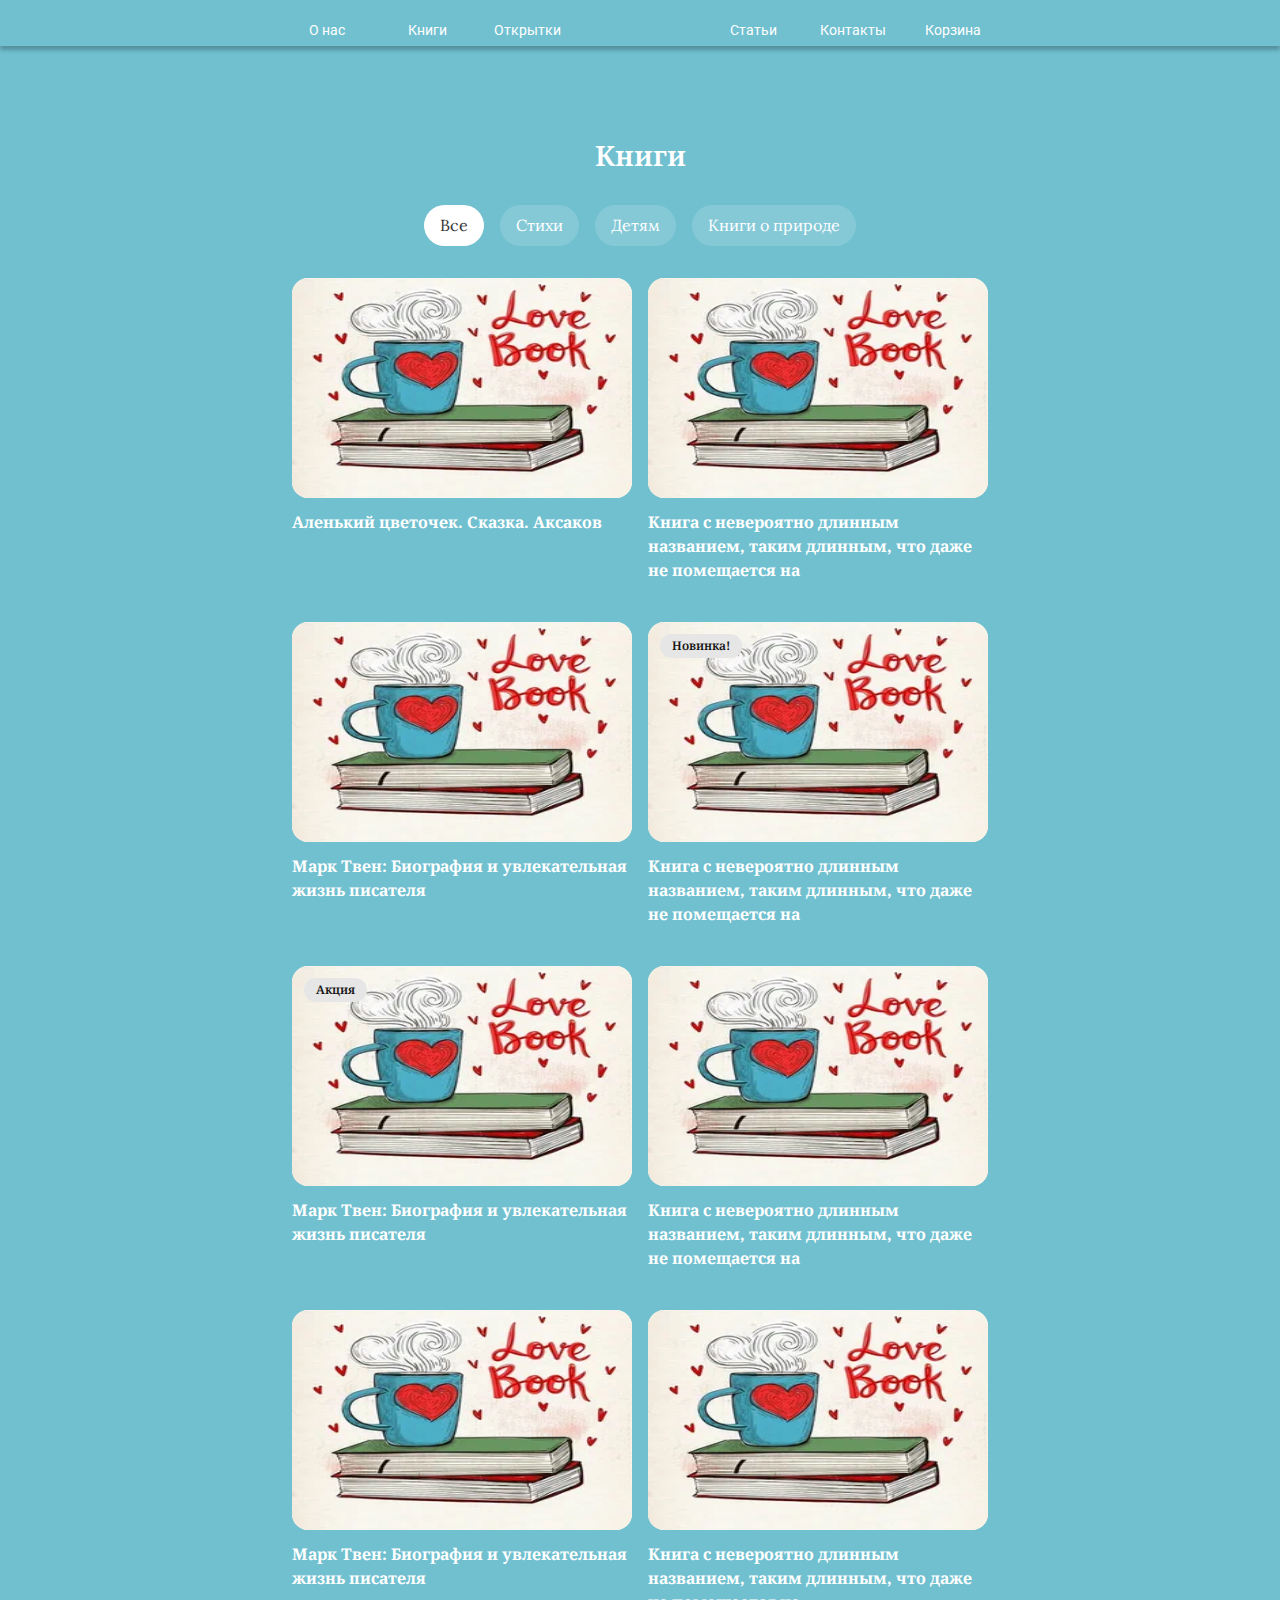
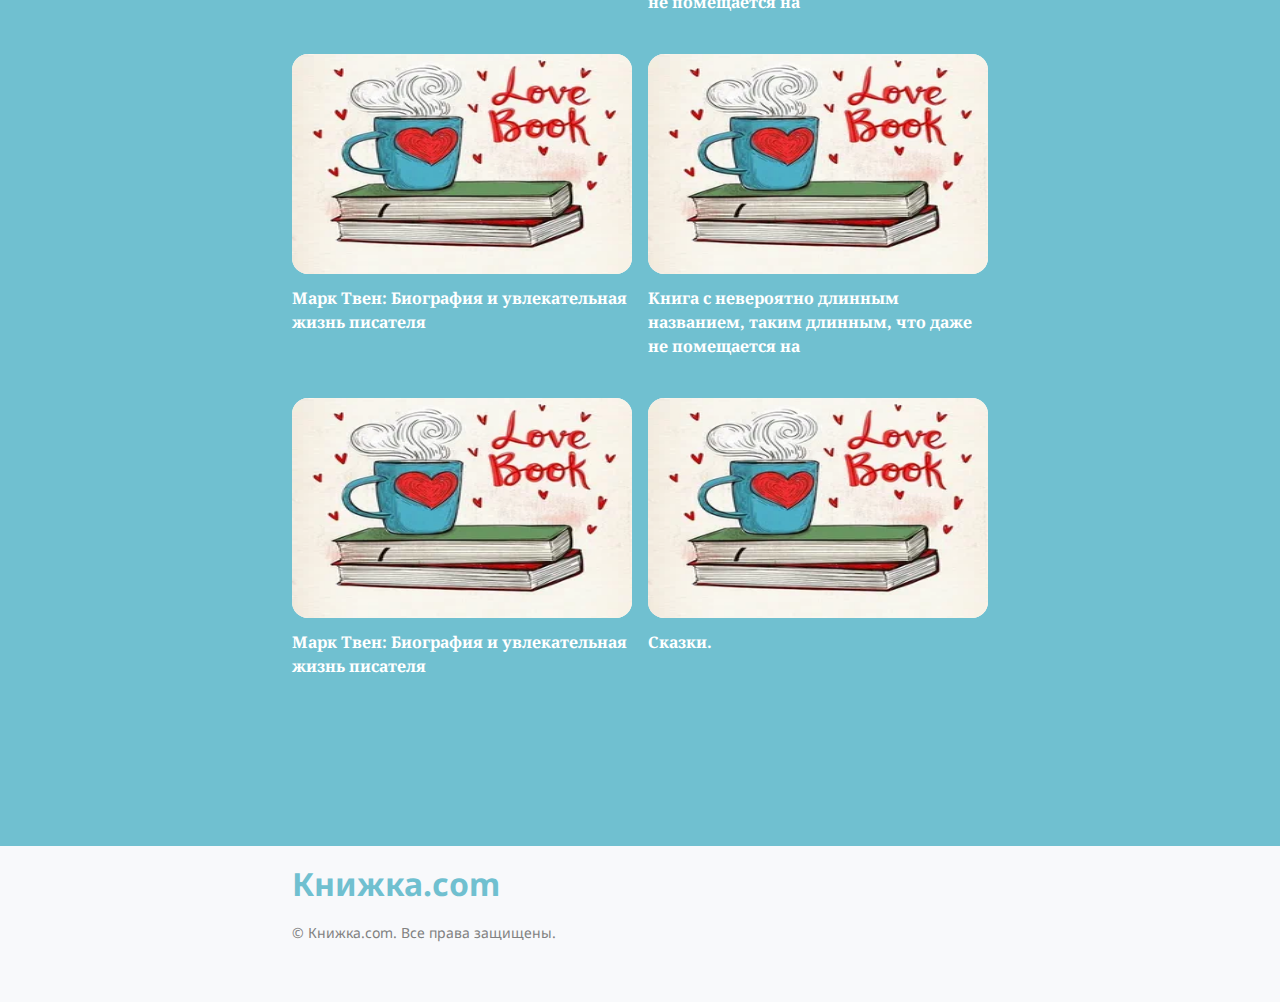
==== index.html @ e6ea22bf "first commit" ====
<!DOCTYPE html>
<html lang="en">

<head>
  <meta charset="UTF-8">
  <meta name="viewport" content="width=device-width, initial-scale=1.0">
  <title>Книжка.com</title>
  <link rel="stylesheet" href="css/swiper-bundle.min.css">
  <link rel="stylesheet" href="css/style.min.css">
</head>

<body>
  <div class="wrapper">
    <header class="header">



      <div class="header-center">

      </div>
      <div class="header__center">
        <div class="header__center-conteiner">
          <div class="header__center-nav">
            <ul class="nav-list">
              <li class="nav-list__item"><a href="about.html" class="nav-list__link">О нас</a></li>
              <li class="nav-list__item"><a href="index.html" class="nav-list__link">Книги</a></li>
              <li class="nav-list__item"><a href="postcards.html" class="nav-list__link">Открытки</a></li>
            </ul>
          </div>
          <div class="header__center-nav">
            <ul class="nav-list">
              <li class="nav-list__item"><a href="articles.html" class="nav-list__link">Статьи</a></li>
              <li class="nav-list__item"><a href="contacts.html" class="nav-list__link">Контакты</a></li>
              <li class="nav-list__item"><a href="cart.html" class="nav-list__link">Корзина</a></li>


            </ul>
          </div>
        </div>
      </div>
      <div class="container">
        <div class="header__mob mobile">
          <div class="header__logo">
            <img src="images/mobile/logo.png" alt="">
            <span>Книжка.com</span>
          </div>
          <div class="menu__btn">
            <span></span>
            <span></span>
            <span></span>
            <div class="clse-menu">
              <svg xmlns="http://www.w3.org/2000/svg" width="24" height="24" viewBox="0 0 24 24" fill="none">
                <path
                  d="M6.4 19L5 17.6L10.6 12L5 6.4L6.4 5L12 10.6L17.6 5L19 6.4L13.4 12L19 17.6L17.6 19L12 13.4L6.4 19Z"
                  fill="black" />
              </svg>
            </div>
          </div>
          <div class="menu__list">
            <div class="menu__list-inner">
              <img src="images/top-img.png" alt="" class="menu__img">
              <ul class="nav__list">
                <li class="nav__list-item"><a href="about.html" class="nav__link">О нас</a></li>
                <li class="nav__list-item"><a href="index.html" class="nav__link">Книги</a></li>
                <li class="nav__list-item"><a href="postcards.html" class="nav__link">Открытки</a></li>
                <li class="nav__list-item"><a href="articles.html" class="nav__link">Статьи </a></li>
                <li class="nav__list-item"><a href="contacts.html" class="nav__link">Контакты</a></li>
                <li class="nav__list-item"><a href="cart.html" class="nav__link">Корзина</a></li>

              </ul>
              <div class="header__mob-bottom">
                <div class="header__mob-title">Книжка.com</div>
                <div class="header__socials socials">
                </div>
              </div>
            </div>
          </div>
        </div>
      </div>
    </header>
    <main class="main">
      <section class="books">
        <div class="container-content">
          <h4 class="books__title title first">Книги</h4>
          <p class="books__subtitle subtitle">

          </p>

        </div>
        <div class="container">
          <div class="books__tabs tabs-block">
            <div class="tabs__buttons">
              <button class="tab-btn active" data-tab="#tab-1">Все</button>
              <button class="tab-btn" data-tab="#tab-2">Стихи</button>
              <button class="tab-btn" data-tab="#tab-3">Детям</button>
              <!-- <button class="tab-btn" data-tab="#tab-4"></button> -->
              <button class="tab-btn" data-tab="#tab-4">Книги о природе</button>
            </div>
            <div class="tabs__body">
              <div class="tab__item active" id="tab-1">
                <div class="article__box">
                  <a href="books-item.html" class="article">
                    <div class="article__img">
                      <img src="images/content/i.webp" alt="">
                    </div>
                    <h6 class="article__title">
                      Аленький цветочек. Сказка.
                      Аксаков
                    </h6>
                  </a>
                  <a href="books-item.html" class="article">
                    <div class="article__img">
                      <img src="images/content/i.webp" alt="">
                    </div>
                    <h6 class="article__title">
                      Книга с невероятно длинным названием, таким длинным, что даже не помещается на
                    </h6>

                  </a>

                  <a href="books-item.html" class="article">
                    <div class="article__img">
                      <img src="images/content/i.webp" alt="">
                    </div>
                    <h6 class="article__title">
                      Марк Твен: Биография и увлекательная жизнь писателя
                    </h6>
                  </a>
                  <a href="books-item.html" class="article">
                    <div class="article__img">
                      <img src="images/content/i.webp" alt="">
                    </div>
                    <h6 class="article__title">
                      Книга с невероятно длинным названием, таким длинным, что даже не помещается на
                    </h6>
                    <div class="article__label"><span>Новинка!</span></div>
                  </a>
                  <a href="books-item.html" class="article mob-none">
                    <div class="article__img">
                      <img src="images/content/i.webp" alt="">
                    </div>
                    <h6 class="article__title">
                      Марк Твен: Биография и увлекательная жизнь писателя
                    </h6>
                    <div class="article__label"><span>Акция</span></div>
                  </a>
                  <a href="books-item.html" class="article mob-none">
                    <div class="article__img">
                      <img src="images/content/i.webp" alt="">
                    </div>
                    <h6 class="article__title">
                      Книга с невероятно длинным названием, таким длинным, что даже не помещается на
                    </h6>
                  </a>
                  <a href="books-item.html" class="article mob-none">
                    <div class="article__img">
                      <img src="images/content/i.webp" alt="">
                    </div>
                    <h6 class="article__title">
                      Марк Твен: Биография и увлекательная жизнь писателя
                    </h6>

                  </a>
                  <a href="books-item.html" class="article mob-none">
                    <div class="article__img">
                      <img src="images/content/i.webp" alt="">
                    </div>
                    <h6 class="article__title">
                      Книга с невероятно длинным названием, таким длинным, что даже не помещается на
                    </h6>

                  </a>
                  <a href="books-item.html" class="article mob-none">
                    <div class="article__img">
                      <img src="images/content/i.webp" alt="">
                    </div>
                    <h6 class="article__title">
                      Марк Твен: Биография и увлекательная жизнь писателя
                    </h6>
                  </a>
                  <a href="books-item.html" class="article mob-none">
                    <div class="article__img">
                      <img src="images/content/i.webp" alt="">
                    </div>
                    <h6 class="article__title">
                      Книга с невероятно длинным названием, таким длинным, что даже не помещается на
                    </h6>
                  </a>
                  <a href="books-item.html" class="article mob-none">
                    <div class="article__img">
                      <img src="images/content/i.webp" alt="">
                    </div>
                    <h6 class="article__title">
                      Марк Твен: Биография и увлекательная жизнь писателя
                    </h6>

                  </a>
                  <a href="books-item.html" class="article mob-none">
                    <div class="article__img">
                      <img src="images/content/i.webp" alt="">
                    </div>
                    <h6 class="article__title">
                      Сказки.
                    </h6>
                  </a>
                </div>

              </div>
              <div class="tab__item" id="tab-3">
                <div class="article__box">
                  <a href="books-item.html" class="article">
                    <div class="article__img">
                      <img
                        src="images/content/53a0c1e56f7433533fc2931ed416deae--illustration-book-book-illustrations.jpg"
                        alt="">
                    </div>
                    <h6 class="article__title">
                      Аленький цветочек. Сказка.
                      Аксаков
                    </h6>
                  </a>
                  <a href="books-item.html" class="article">
                    <div class="article__img">
                      <img
                        src="images/content/53a0c1e56f7433533fc2931ed416deae--illustration-book-book-illustrations.jpg"
                        alt="">
                    </div>
                    <h6 class="article__title">
                      Книга с невероятно длинным названием, таким длинным, что даже не помещается на
                    </h6>

                  </a>

                  <a href="books-item.html" class="article">
                    <div class="article__img">
                      <img
                        src="images/content/53a0c1e56f7433533fc2931ed416deae--illustration-book-book-illustrations.jpg"
                        alt="">
                    </div>
                    <h6 class="article__title">
                      Марк Твен: Биография и увлекательная жизнь писателя
                    </h6>
                  </a>
                  <a href="books-item.html" class="article">
                    <div class="article__img">
                      <img
                        src="images/content/53a0c1e56f7433533fc2931ed416deae--illustration-book-book-illustrations.jpg"
                        alt="">
                    </div>
                    <h6 class="article__title">
                      Книга с невероятно длинным названием, таким длинным, что даже не помещается на
                    </h6>
                    <div class="article__label"><span>Новинка!</span></div>
                  </a>
                  <a href="books-item.html" class="article mob-none">
                    <div class="article__img">
                      <img
                        src="images/content/53a0c1e56f7433533fc2931ed416deae--illustration-book-book-illustrations.jpg"
                        alt="">
                    </div>
                    <h6 class="article__title">
                      Марк Твен: Биография и увлекательная жизнь писателя
                    </h6>
                    <div class="article__label"><span>Акция</span></div>
                  </a>
                  <a href="books-item.html" class="article mob-none">
                    <div class="article__img">
                      <img
                        src="images/content/53a0c1e56f7433533fc2931ed416deae--illustration-book-book-illustrations.jpg"
                        alt="">
                    </div>
                    <h6 class="article__title">
                      Книга с невероятно длинным названием, таким длинным, что даже не помещается на
                    </h6>
                  </a>
                  <a href="books-item.html" class="article mob-none">
                    <div class="article__img">
                      <img
                        src="images/content/53a0c1e56f7433533fc2931ed416deae--illustration-book-book-illustrations.jpg"
                        alt="">
                    </div>
                    <h6 class="article__title">
                      Марк Твен: Биография и увлекательная жизнь писателя
                    </h6>

                  </a>
                  <a href="books-item.html" class="article mob-none">
                    <div class="article__img">
                      <img
                        src="images/content/53a0c1e56f7433533fc2931ed416deae--illustration-book-book-illustrations.jpg"
                        alt="">
                    </div>
                    <h6 class="article__title">
                      Книга с невероятно длинным названием, таким длинным, что даже не помещается на
                    </h6>

                  </a>
                  <a href="books-item.html" class="article mob-none">
                    <div class="article__img">
                      <img
                        src="images/content/53a0c1e56f7433533fc2931ed416deae--illustration-book-book-illustrations.jpg"
                        alt="">
                    </div>
                    <h6 class="article__title">
                      Марк Твен: Биография и увлекательная жизнь писателя
                    </h6>
                  </a>
                  <a href="books-item.html" class="article mob-none">
                    <div class="article__img">
                      <img
                        src="images/content/53a0c1e56f7433533fc2931ed416deae--illustration-book-book-illustrations.jpg"
                        alt="">
                    </div>
                    <h6 class="article__title">
                      Книга с невероятно длинным названием, таким длинным, что даже не помещается на
                    </h6>
                  </a>
                  <a href="books-item.html" class="article mob-none">
                    <div class="article__img">
                      <img
                        src="images/content/53a0c1e56f7433533fc2931ed416deae--illustration-book-book-illustrations.jpg"
                        alt="">
                    </div>
                    <h6 class="article__title">
                      Марк Твен: Биография и увлекательная жизнь писателя
                    </h6>

                  </a>
                  <a href="books-item.html" class="article mob-none">
                    <div class="article__img">
                      <img
                        src="images/content/53a0c1e56f7433533fc2931ed416deae--illustration-book-book-illustrations.jpg"
                        alt="">
                    </div>
                    <h6 class="article__title">
                      Сказки.
                    </h6>
                  </a>
                </div>

              </div>
              <div class="tab__item" id="tab-2">
                <div class="article__box">
                  <a href="books-item.html" class="article">
                    <div class="article__img">
                      <img src="images/content/ai.jpg" alt="">
                    </div>
                    <h6 class="article__title">
                      Аленький цветочек. Сказка.
                      Аксаков
                    </h6>
                  </a>
                  <a href="books-item.html" class="article">
                    <div class="article__img">
                      <img src="images/content/ai.jpg" alt="">
                    </div>
                    <h6 class="article__title">
                      Книга с невероятно длинным названием, таким длинным, что даже не помещается на
                    </h6>

                  </a>

                  <a href="books-item.html" class="article">
                    <div class="article__img">
                      <img src="images/content/ai.jpg" alt="">
                    </div>
                    <h6 class="article__title">
                      Марк Твен: Биография и увлекательная жизнь писателя
                    </h6>
                  </a>
                  <a href="books-item.html" class="article">
                    <div class="article__img">
                      <img src="images/content/ai.jpg" alt="">
                    </div>
                    <h6 class="article__title">
                      Книга с невероятно длинным названием, таким длинным, что даже не помещается на
                    </h6>
                    <div class="article__label"><span>Новинка!</span></div>
                  </a>
                  <a href="books-item.html" class="article mob-none">
                    <div class="article__img">
                      <img src="images/content/ai.jpg" alt="">
                    </div>
                    <h6 class="article__title">
                      Марк Твен: Биография и увлекательная жизнь писателя
                    </h6>
                    <div class="article__label"><span>Акция</span></div>
                  </a>
                  <a href="books-item.html" class="article mob-none">
                    <div class="article__img">
                      <img src="images/content/ai.jpg" alt="">
                    </div>
                    <h6 class="article__title">
                      Книга с невероятно длинным названием, таким длинным, что даже не помещается на
                    </h6>
                  </a>
                  <a href="books-item.html" class="article mob-none">
                    <div class="article__img">
                      <img src="images/content/ai.jpg" alt="">
                    </div>
                    <h6 class="article__title">
                      Марк Твен: Биография и увлекательная жизнь писателя
                    </h6>

                  </a>
                  <a href="books-item.html" class="article mob-none">
                    <div class="article__img">
                      <img src="images/content/ai.jpg" alt="">
                    </div>
                    <h6 class="article__title">
                      Книга с невероятно длинным названием, таким длинным, что даже не помещается на
                    </h6>

                  </a>
                  <a href="books-item.html" class="article mob-none">
                    <div class="article__img">
                      <img src="images/content/ai.jpg" alt="">
                    </div>
                    <h6 class="article__title">
                      Марк Твен: Биография и увлекательная жизнь писателя
                    </h6>
                  </a>
                  <a href="books-item.html" class="article mob-none">
                    <div class="article__img">
                      <img src="images/content/ai.jpg" alt="">
                    </div>
                    <h6 class="article__title">
                      Книга с невероятно длинным названием, таким длинным, что даже не помещается на
                    </h6>
                  </a>
                  <a href="books-item.html" class="article mob-none">
                    <div class="article__img">
                      <img src="images/content/ai.jpg" alt="">
                    </div>
                    <h6 class="article__title">
                      Марк Твен: Биография и увлекательная жизнь писателя
                    </h6>

                  </a>
                  <a href="" class="article mob-none">
                    <div class="article__img">
                      <img src="images/content/ai.jpg" alt="">
                    </div>
                    <h6 class="article__title">
                      Сказки.
                    </h6>
                  </a>
                </div>

              </div>
              <div class="tab__item" id="tab-4">
                <div class="article__box">
                  <a href="books-item.html" class="article">
                    <div class="article__img">
                      <img src="images/content/new.webp" alt="">
                    </div>
                    <h6 class="article__title">
                      Аленький цветочек. Сказка.
                      Аксаков
                    </h6>
                  </a>
                  <a href="books-item.html" class="article">
                    <div class="article__img">
                      <img src="images/content/new.webp" alt="">
                    </div>
                    <h6 class="article__title">
                      Книга с невероятно длинным названием, таким длинным, что даже не помещается на
                    </h6>

                  </a>

                  <a href="books-item.html" class="article">
                    <div class="article__img">
                      <img src="images/content/new.webp" alt="">
                    </div>
                    <h6 class="article__title">
                      Марк Твен: Биография и увлекательная жизнь писателя
                    </h6>
                  </a>
                  <a href="books-item.html" class="article">
                    <div class="article__img">
                      <img src="images/content/new.webp" alt="">
                    </div>
                    <h6 class="article__title">
                      Книга с невероятно длинным названием, таким длинным, что даже не помещается на
                    </h6>
                    <div class="article__label"><span>Новинка!</span></div>
                  </a>
                  <a href="books-item.html" class="article mob-none">
                    <div class="article__img">
                      <img src="images/content/new.webp" alt="">
                    </div>
                    <h6 class="article__title">
                      Марк Твен: Биография и увлекательная жизнь писателя
                    </h6>
                    <div class="article__label"><span>Акция</span></div>
                  </a>
                  <a href="books-item.html" class="article mob-none">
                    <div class="article__img">
                      <img src="images/content/new.webp" alt="">
                    </div>
                    <h6 class="article__title">
                      Книга с невероятно длинным названием, таким длинным, что даже не помещается на
                    </h6>
                  </a>
                  <a href="books-item.html" class="article mob-none">
                    <div class="article__img">
                      <img src="images/content/new.webp" alt="">
                    </div>
                    <h6 class="article__title">
                      Марк Твен: Биография и увлекательная жизнь писателя
                    </h6>

                  </a>
                  <a href="books-item.html" class="article mob-none">
                    <div class="article__img">
                      <img src="images/content/new.webp" alt="">
                    </div>
                    <h6 class="article__title">
                      Книга с невероятно длинным названием, таким длинным, что даже не помещается на
                    </h6>

                  </a>
                  <a href="books-item.html" class="article mob-none">
                    <div class="article__img">
                      <img src="images/content/new.webp" alt="">
                    </div>
                    <h6 class="article__title">
                      Марк Твен: Биография и увлекательная жизнь писателя
                    </h6>
                  </a>
                  <a href="books-item.html" class="article mob-none">
                    <div class="article__img">
                      <img src="images/content/new.webp" alt="">
                    </div>
                    <h6 class="article__title">
                      Книга с невероятно длинным названием, таким длинным, что даже не помещается на
                    </h6>
                  </a>
                  <a href="books-item.html" class="article mob-none">
                    <div class="article__img">
                      <img src="images/content/new.webp" alt="">
                    </div>
                    <h6 class="article__title">
                      Марк Твен: Биография и увлекательная жизнь писателя
                    </h6>

                  </a>
                  <a href="books-item.html" class="article mob-none">
                    <div class="article__img">
                      <img src="images/content/new.webp" alt="">
                    </div>
                    <h6 class="article__title">
                      Сказки.
                    </h6>
                  </a>
                </div>

              </div>

            </div>
          </div>
        </div>
      </section>
    </main>
    <footer class="footer">
      <div class="container">
        <div class="footer__inner">
          <div class="footer__title heading">Книжка.com</div>

          <p class="footer__copyright">&copy;&nbsp;Книжка.com. Все права защищены.</p>

        </div>
      </div>
    </footer>
  </div>
  <script src="js/swiper-bundle.min.js"></script>
  <script src="js/main.min.js"></script>
</body>

</html>
---- css/style.min.css ----
@import"https://fonts.googleapis.com/css2?family=Inter:wght@500;600;700&family=Lora:ital,wght@0,400;0,500;0,700;1,500&family=Noto+Sans+Display:wght@600&family=Noto+Sans:wght@400;500;600;700&family=Noto+Serif:wght@400;500;600&family=Roboto:wght@400;500&display=swap";

html {
  -webkit-box-sizing: border-box;
  box-sizing: border-box
}

*,
*::after,
*::before {
  -webkit-box-sizing: inherit;
  box-sizing: inherit
}

ul[class],
ol[class] {
  padding: 0
}

body,
h1,
h2,
h3,
h4,
h5,
h6,
p,
ul,
ol,
li,
figure,
figcaption,
blockquote,
dl,
dd {
  margin: 0;
  font-size: inherit
}

ul[class] {
  list-style: none
}

img {
  max-width: 100%;
  display: block
}

input,
button,
textarea,
select {
  font: inherit
}

a {
  text-decoration: none
}

button {
  background-color: rgba(0, 0, 0, 0);
  border: none
}

html,
body {
  height: 100%
}

html *,
body * {
  -webkit-box-sizing: border-box;
  box-sizing: border-box
}

a {
  color: inherit
}

body {
  color: #333;
  font-family: Lora;
  font-size: 16px;
  font-style: normal;
  font-weight: 400;
  line-height: 150%;
  overflow-x: hidden;
  background-color: #70C0D0
}

button {
  cursor: pointer
}

.wrapper {
  display: -webkit-box;
  display: -ms-flexbox;
  display: flex;
  -webkit-box-orient: vertical;
  -webkit-box-direction: normal;
  -ms-flex-direction: column;
  flex-direction: column;
  min-height: 100%
}

.main {
  -webkit-box-flex: 1;
  -ms-flex: 1 0 auto;
  flex: 1 0 auto
}

.footer {
  -webkit-box-flex: 0;
  -ms-flex: 0 0 auto;
  flex: 0 0 auto
}

.container {
  max-width: 1680px;
  margin: 0 auto;
  padding: 0 16px
}

.container-content {
  max-width: 1270px;
  margin: 0 auto;
  padding: 0 15px;
  margin-bottom: 24px;
}

.container-fluid {
  max-width: 1145px;
  padding: 0 15px;
  margin: 0 auto
}

a {
  cursor: pointer
}

button {
  cursor: pointer
}



.header__top {
  position: relative;
  z-index: 10;
  padding-top: 20px
}

.header-center {
  margin: -68px auto 0 auto;
  width: 252px;
  height: 252px
}

.header-center img {
  width: 100%
}

.header-top__bird {
  width: 815px;
  margin-left: auto
}

.header-top__bird img {
  width: 100%
}

.header-top-second {
  position: absolute;
  right: 35%;
  top: 136px
}

.hero {
  width: 1440px;
  position: relative;
  margin: 265px auto 278px auto
}

.hero img {
  width: 100%
}

.hero__link {
  background-color: #fff;
  position: absolute;
  color: #053364;
  font-size: 18px;
  font-weight: 500;
  line-height: 120%;
  border-radius: 12px;
  border: 1px solid #70C0D0;
  padding: 12px 24px
}

.hero__link-1 {
  top: 16%;
  right: 21%
}

.hero__link-2 {
  top: 21%;
  left: 18%
}

.hero__link-3 {
  top: 31%;
  right: 9%
}

.hero__link-4 {
  top: 38%;
  left: 5%
}

.hero__link-5 {
  top: 57%;
  right: 2%
}

.hero__link-6 {
  top: 59%;
  left: 2%
}

.footer {
  background-color: #f8f9fb;
  padding: 16px 0 36px 0
}

.socials {
  display: -webkit-box;
  display: -ms-flexbox;
  display: flex;
  -webkit-box-align: center;
  -ms-flex-align: center;
  align-items: center;
  gap: 16px
}

.title {
  color: #fff;
  font-family: Noto Serif;
  text-align: center;
  font-size: 48px;
  font-weight: 600;
  line-height: 120%
}

.title.first {
  margin-top: 40px
}

.nav-list__link {
  color: #fff;
}

.subtitle {
  color: #fff;
  text-align: center;
  font-size: 18px;
  margin: 16px 0 64px 0
}

.block {
  background-color: #fff;
  border-radius: 16px;
  padding: 64px
}

.heading {
  font-family: Noto Sans;
  font-size: 32px;
  font-weight: 700;
  line-height: 140%;
  color: #70C0D0
}

.grey-btn {
  display: inline-block;
  width: 100%;
  border-radius: 16px;
  background: rgba(255, 255, 255, .15);
  padding: 31px;
  color: #fff;
  font-size: 18px;
  font-weight: 500;
  line-height: 120%;
  text-align: center
}

.mobile {
  display: none
}

.socials__link img {
  width: 48px;
  height: 48px
}

.footer__title {
  margin-bottom: 10px
}

.footer__nav {
  display: -webkit-box;
  display: -ms-flexbox;
  display: flex;
  -webkit-box-align: center;
  -ms-flex-align: center;
  align-items: center;
  gap: 0 11px
}

.footer__link {
  font-size: 18px;
  color: #70C0D0;
  font-weight: 700
}

.footer__copyright {
  font-family: Noto Sans;
  font-size: 14px;
  font-style: normal;
  font-weight: 400;
  color: #818181;
  margin: 14px 0 21px 0
}

.menu__list {
  display: block;
  position: absolute;
  z-index: 99;
  right: 0;
  left: 0;
  top: 0;
  min-height: 100vh;
  background-color: #fff;
  -webkit-transform: translateY(-100%);
  -ms-transform: translateY(-100%);
  transform: translateY(-100%);
  -webkit-transition: all .3s ease-in;
  -o-transition: all .3s ease-in;
  transition: all .3s ease-in
}

.menu__list--active {
  display: block;
  -webkit-transform: translateY(0);
  -ms-transform: translateY(0);
  transform: translateY(0)
}

.menu__list--dis {
  -webkit-transform: translateY(-100%);
  -ms-transform: translateY(-100%);
  transform: translateY(-100%);
  -webkit-transition: all .3s ease-in;
  -o-transition: all .3s ease-in;
  transition: all .3s ease-in
}

.menu__btn {
  position: relative;
  z-index: 100;
  width: 40px;
  height: 40px;
  border-radius: 8px;
  background: var(--5, #F8F9FB);
  display: -webkit-box;
  display: -ms-flexbox;
  display: flex;
  -webkit-box-orient: vertical;
  -webkit-box-direction: normal;
  -ms-flex-direction: column;
  flex-direction: column;
  -webkit-box-pack: center;
  -ms-flex-pack: center;
  justify-content: center;
  gap: 3px
}

.menu__btn span {
  width: 18px;
  height: 2px;
  background-color: #141414;
  margin: 0 auto
}

.clse-menu {
  display: none
}

.menu__btn.checked {
  background: #f7f7f7
}

.menu__btn.checked span {
  display: none
}

.menu__btn.checked .clse-menu {
  margin: auto;
  display: block
}

.menu__list-inner {
  max-width: 375px;
  padding: 0 15px;
  margin: 0 auto;
  text-align: center;
  display: -webkit-box;
  display: -ms-flexbox;
  display: flex;
  -webkit-box-orient: vertical;
  -webkit-box-direction: normal;
  -ms-flex-direction: column;
  flex-direction: column;
  -webkit-box-pack: center;
  -ms-flex-pack: center;
  justify-content: center
}

.menu__list-inner .menu__img {
  width: 120px;
  height: 120px;
  margin: 24px auto 80px auto
}

.menu__list-inner .nav__list {
  display: -webkit-box;
  display: -ms-flexbox;
  display: flex;
  -webkit-box-orient: vertical;
  -webkit-box-direction: normal;
  -ms-flex-direction: column;
  flex-direction: column;
  -webkit-box-pack: center;
  -ms-flex-pack: center;
  justify-content: center;
  text-align: center;
  font-size: 20px;
  gap: 24px
}

.menu__list-inner .header__mob-title {
  margin: auto 0 16px 0
}

.menu__list-inner .header__socials {
  width: 240px;
  margin: 0 auto
}

.menu__list-inner .header__mob-bottom {
  margin: 100px 0 32px 0
}

.header__center {
  padding: 1px 0;
  margin-top: 20px;
  -webkit-box-shadow: 0px 4px 4px 0px rgba(0, 0, 0, .25);
  box-shadow: 0px 4px 4px 0px rgba(0, 0, 0, .25);
  position: relative;
  z-index: 1
}

.header__center-conteiner {
  max-width: 1404px;
  padding: 0 15px;
  margin: 0 auto;
  display: -webkit-box;
  display: -ms-flexbox;
  display: flex;
  -webkit-box-align: center;
  -ms-flex-align: center;
  align-items: center;
  -webkit-box-pack: justify;
  -ms-flex-pack: justify;
  justify-content: space-between
}

.nav-list {
  font-size: 24px;
  color: #333;
  font-weight: 500;
  line-height: 30px;
  display: -webkit-box;
  display: -ms-flexbox;
  display: flex;
  -webkit-box-align: center;
  -ms-flex-align: center;
  align-items: center;
  gap: 64px
}

.about__text {
  margin: 8px 0 32px 0;
  font-size: 20px
}

.about__items-box>*:not(:last-child) {
  margin-bottom: 32px
}

.about__item-top {
  font-family: Noto Serif;
  font-size: 22px;
  font-weight: 600;
  margin-bottom: 8px;
  padding-left: 40px;
  position: relative
}

.about__item-top::before {
  position: absolute;
  content: "";
  display: block;
  width: 24px;
  height: 24px;
  background-color: #0c8bca;
  left: 0;
  top: 0;
  border-radius: 50%
}

.about__btn {
  margin: 16px 0 0 0
}

.authors {
  margin-top: 64px
}

.authors__swiper {
  margin-bottom: 167px
}

.authors__swiper .user-slide {
  max-width: 287px;
  margin: 0 63px;
  display: -webkit-box;
  display: -ms-flexbox;
  display: flex;
  -webkit-box-orient: vertical;
  -webkit-box-direction: normal;
  -ms-flex-direction: column;
  flex-direction: column;
  -webkit-box-pack: center;
  -ms-flex-pack: center;
  justify-content: center
}

.authors__swiper .user__avatar {
  margin: 0 auto;
  background-color: #fff;
  border-radius: 50%;
  width: 287px;
  height: 287px
}

.authors__swiper .user__avatar img {
  border-radius: 50%;
  width: 287px;
  height: 287px
}

.authors__swiper .user__name {
  color: #fff;
  text-align: center;
  font-family: Noto Serif;
  font-size: 18px;
  font-weight: 600;
  line-height: 120%;
  margin-top: 16px
}

.authors__swiper .swiper-button-next::after,
.authors__swiper .swiper-button-prev::after {
  color: #fff;
  font-size: 17px
}

.tabs__buttons {
  display: -webkit-box;
  display: -ms-flexbox;
  display: flex;
  -webkit-box-align: center;
  -ms-flex-align: center;
  align-items: center;
  gap: 0 16px;
  margin-bottom: 64px
}

.tab-btn {
  border-radius: 57px;
  background: rgba(255, 255, 255, .15);
  padding: 11px 16px;
  color: #fff;
  line-height: 120%
}

.tab-btn:first-child {
  margin-left: auto
}

.tab-btn:last-child {
  margin-right: auto
}

.tab-btn.active {
  background: #fff;
  color: #333
}

.tab__item {
  display: none
}

.tab__item.active {
  display: block
}

.article__box {
  display: -ms-grid;
  display: grid;
  -ms-grid-columns: (1fr)[4];
  grid-template-columns: repeat(4, 1fr);
  gap: 56px 20px;
  margin-bottom: 140px
}

.article {
  position: relative
}

.article__img {
  border-radius: 16px;
  background: var(--5, #F8F9FB);
  width: 405px;
  height: 287px;
  margin-bottom: 12px
}

.article__img img {
  border-radius: 16px;
  width: 405px;
  height: 287px
}

.article__title {
  color: #fff;
  font-family: Noto Serif
}

.article__label {
  position: absolute;
  top: 12px;
  left: 12px;
  color: var(--unnamed, #141414);
  font-family: Noto Serif;
  font-size: 12px;
  font-weight: 600;
  border-radius: 35px;
  background: var(--20, #E6E6E6)
}

.article__label span {
  padding: 0 12px;
  line-height: 24px
}

.contact-link {
  color: #0c8bca
}

.about__item-tex span {
  display: inline-block;
  width: 100%
}

.about__item-tex a {
  display: inline-block;
  width: -webkit-max-content;
  width: -moz-max-content;
  width: max-content
}

.questions-text {
  width: 100%;
  display: inline-block
}

.contacts__socials {
  width: 240px;
  margin: 66px auto 20px auto
}

.false {
  color: #fff;
  text-align: center;
  font-family: Noto Serif;
  font-size: 64px;
  font-style: normal;
  font-weight: 600;
  line-height: 120%;
  width: 721px;
  margin: 200px auto 90vh auto
}

.news__box {
  display: -ms-grid;
  display: grid;
  -ms-grid-columns: (1fr)[1];
  grid-template-columns: repeat(1, 1fr);
  gap: 16px 0;
  padding-bottom: 214px;
  margin-bottom: 115px
}

.news__box-item {
  display: -webkit-box;
  display: -ms-flexbox;
  display: flex;
  -webkit-box-align: start;
  -ms-flex-align: start;
  align-items: flex-start;
  gap: 0 36px
}

.news__title {
  color: #141414;
  font-family: Noto Serif;
  font-size: 48px;
  font-weight: 600;
  line-height: 120%;
  margin-bottom: 8px
}

.news__authors-name {
  margin-bottom: 16px;
  font-size: 18px
}

.news__text {
  font-size: 18px
}

.news__img {
  min-width: 451px;
  height: 320px;
  border-radius: 16px
}

.news__img img {
  width: 451px;
  height: 320px;
  border-radius: 16px
}

.news .container {
  max-width: 1270px
}

.read-more {
  display: none
}

.postcards {
  margin-bottom: 215px
}

.postcards .postcard__description {
  color: var(--unnamed, #FFF);
  font-family: "Noto Serif", serif;
  font-weight: 400;
  line-height: 150%;
  margin-top: 16px
}

.postcards__swiper {
  margin-bottom: 16px
}

.postcards__body-title {
  padding: 9px 0;
  text-align: center;
  margin-bottom: 32px;
  color: #fff;
  font-family: Noto Serif;
  font-size: 32px;
  font-weight: 600;
  line-height: 120%
}

.postcards .swiper-button-next,
.postcards .swiper-button-prev {
  border-radius: 54px;
  background: var(--20, #E6E6E6);
  width: 56px;
  height: 56px;
  position: absolute;
  top: -65px;
  z-index: 99
}

.postcards .swiper-button-next::after,
.postcards .swiper-button-prev::after {
  font-size: 16px;
  color: #292d32
}

.postcards .swiper {
  overflow-y: visible
}

.postcards .swiper-button-next {
  right: 0
}

.postcards .swiper-button-prev {
  left: 0
}

.postcards__body.horisont {
  margin-bottom: 64px
}

.postcards__body.horisont .postcard__img {
  width: 547px;
  height: 387px
}

.postcards__body.horisont .swiper-slide {
  max-width: -webkit-fit-content;
  max-width: -moz-fit-content;
  max-width: fit-content;
  margin-right: 20px
}

.postcards__body.vertical .postcard__img {
  width: 405px;
  height: 655px
}

.postcards__body.vertical .swiper-slide {
  max-width: -webkit-fit-content;
  max-width: -moz-fit-content;
  max-width: fit-content;
  margin-right: 20px
}

.article__body {
  background-color: #fff;
  max-width: 1792px;
  margin: 0 auto;
  padding: 297px 0;
  overflow-x: hidden
}

.article__body-title {
  color: #70C0D0;
  font-family: Noto Serif;
  font-size: 40px;
  line-height: 120%;
  margin: 0 198px 40px 198px;
  text-align: center;
  padding-bottom: 16px;
  border-bottom: 1px solid #70C0D0
}

.item-article:not(:last-child) {
  margin-bottom: 64px
}

.item-article__img {
  margin: 0 auto;
  position: relative
}

.item-article__img img {
  margin-bottom: 16px;
  border-radius: 16px;
  width: 1112px;
  height: 769px
}

.item-article__img p {
  color: #000;
  font-family: Noto Serif;
  font-size: 16px;
  font-weight: 400;
  line-height: 150%;
  text-align: center
}

.item-article__text {
  margin-bottom: 32px
}

.item-article__title {
  color: #70C0D0;
  text-align: center;
  font-family: Noto Serif;
  font-size: 32px;
  margin-bottom: 16px
}

.grey-block {
  border-radius: 16px;
  background: #f7f7f7;
  padding: 24px
}

.contents {
  margin-bottom: 40px
}

.contents__title {
  font-size: 24px;
  margin-bottom: 8px
}

.contents__list {
  margin-left: 24px;
  font-size: 16px
}

.contents__list a {
  text-decoration: underline
}

.quote {
  padding: 24px 24px 0 24px
}

.quote__text {
  color: var(--unnamed, #70C0D0);
  font-family: Noto Serif;
  font-weight: 700;
  line-height: 140%;
  margin-bottom: 16px
}

.quote__author {
  padding: 16px 0;
  display: -webkit-box;
  display: -ms-flexbox;
  display: flex;
  -webkit-box-align: center;
  -ms-flex-align: center;
  align-items: center;
  gap: 16px;
  font-family: Noto Serif;
  line-height: 140%;
  border-top: 1px solid rgba(0, 0, 0, .2)
}

.quote__author span {
  color: #053364;
  font-size: 14px;
  font-weight: 500;
  margin-bottom: 2px
}

.quote__author p {
  color: rgba(51, 51, 51, .7);
  font-size: 12px;
  font-style: normal;
  font-weight: 400
}

.swiper-article__img img {
  border-radius: 16px
}

.swiper-container {
  margin-bottom: 64px
}

.swiper-container .swiper-art {
  padding-bottom: 20px;
  position: relative
}

.swiper-container .swiper-pagination {
  position: absolute;
  bottom: 65px
}

.swiper-container .swiper-article__text {
  margin-top: 72px;
  text-align: center;
  opacity: 0;
  -webkit-transition: opacity .3s ease-in;
  -o-transition: opacity .3s ease-in;
  transition: opacity .3s ease-in
}

.swiper-container .swiper-slide-active .swiper-article__text {
  opacity: 1
}

.swiper-container .swiper-button-next,
.swiper-container .swiper-button-prev {
  position: absolute;
  z-index: 99;
  top: 88%
}

.swiper-container .swiper-button-next::after,
.swiper-container .swiper-button-prev::after {
  font-size: 14px;
  color: #292d32
}

.swiper-container .swiper-button-next {
  right: 47%
}

.swiper-container .swiper-button-prev {
  left: 47%
}

.video__library {
  position: absolute;
  top: calc(50% - 54px);
  left: calc(50% - 54px);
  z-index: 1
}

.video__library img {
  width: 108px;
  height: 108px
}

.video-library {
  display: -ms-grid;
  display: grid;
  -ms-grid-columns: (1fr)[6];
  grid-template-columns: repeat(6, 1fr);
  gap: 19px
}

.video-library__item {
  position: relative;
  height: -webkit-max-content;
  height: -moz-max-content;
  height: max-content
}

.video-library img {
  border-radius: 13.984px;
  width: 169px;
  height: 116px
}

.video-library .video-library-play {
  display: none;
  position: absolute;
  top: calc(50% - 20px);
  left: calc(50% - 20px)
}

.video-library .video-library-play img {
  border-radius: 0;
  width: 40px;
  height: 40px
}

.video-library__item.active {
  border-radius: 15.732px;
  border: 3px solid #4685ff
}

.video-library__item.active .video-library-play {
  display: block
}

.video-library__item.last {
  position: relative;
  border-radius: 13.984px
}

.video-library__item.last span {
  top: 0;
  border-radius: 13.984px;
  position: absolute;
  display: -webkit-box;
  display: -ms-flexbox;
  display: flex;
  -webkit-box-align: center;
  -ms-flex-align: center;
  align-items: center;
  -webkit-box-pack: center;
  -ms-flex-pack: center;
  justify-content: center;
  color: #fff;
  text-align: center;
  font-family: Lora;
  font-size: 32px;
  font-weight: 700;
  line-height: 150%;
  width: 100%;
  height: 100%;
  background: -webkit-gradient(linear, left bottom, left top, from(rgba(0, 0, 0, 0.6)), to(rgba(0, 0, 0, 0.6)));
  background: -o-linear-gradient(bottom, rgba(0, 0, 0, 0.6) 0%, rgba(0, 0, 0, 0.6) 100%);
  background: linear-gradient(0deg, rgba(0, 0, 0, 0.6) 0%, rgba(0, 0, 0, 0.6) 100%)
}

.img-swiper .swiper-button-next,
.img-swiper .swiper-button-prev {
  position: absolute;
  width: 56px;
  height: 56px;
  border-radius: 54px;
  background: #e6e6e6;
  z-index: 99
}

.img-swiper .swiper-button-next::after,
.img-swiper .swiper-button-prev::after {
  color: #292d32;
  font-size: 16px
}

.img-swiper .swiper-button-prev {
  left: -72px
}

.img-swiper .swiper-button-next {
  right: -72px
}

.img-swiper .swiper {
  overflow: visible;
  margin-bottom: 40px
}

.img-swiper .swiper-slide {
  opacity: 0
}

.img-swiper .swiper-slide-active {
  opacity: 1
}

.article__author {
  display: -webkit-box;
  display: -ms-flexbox;
  display: flex;
  -webkit-box-align: center;
  -ms-flex-align: center;
  align-items: center;
  -webkit-box-pack: justify;
  -ms-flex-pack: justify;
  justify-content: space-between;
  line-height: 140%;
  margin-bottom: 40px
}

.article__author-info {
  font-family: Noto Serif
}

.article__author-info span {
  font-weight: 500
}

.article__author-info p {
  color: rgba(51, 51, 51, .7);
  font-size: 14px;
  font-weight: 400;
  margin-top: 4px
}

.article__author-right {
  font-family: Roboto;
  font-weight: 400;
  display: -webkit-box;
  display: -ms-flexbox;
  display: flex;
  -webkit-box-align: center;
  -ms-flex-align: center;
  align-items: center;
  gap: 19px
}

.article__author-views {
  display: -webkit-box;
  display: -ms-flexbox;
  display: flex;
  -webkit-box-align: center;
  -ms-flex-align: center;
  align-items: center;
  gap: 8px
}

.feedback {
  margin-bottom: 16px
}

.feedback__title {
  font-family: Noto Serif;
  font-size: 32px;
  font-weight: 600;
  margin-bottom: 20px
}

.feedback__buttons {
  display: -webkit-box;
  display: -ms-flexbox;
  display: flex;
  -webkit-box-align: center;
  -ms-flex-align: center;
  align-items: center;
  gap: 12px
}

.feedback-btn {
  border-radius: 12px;
  background: #70C0D0;
  color: #fff;
  padding: 13px 24px
}

.bottom-title {
  color: #0c8bca;
  font-family: Noto Serif;
  font-size: 24px;
  margin-bottom: 8px;
  font-weight: 600;
  line-height: 150%
}

.postcards__mob {
  display: none
}

.tablet {
  display: none
}

@media(max-width: 1440px) {
  .postcards__mob {
    display: block
  }

  .postcards__mob-box {
    display: -ms-grid;
    display: grid;
    -ms-grid-columns: (1fr)[2];
    grid-template-columns: repeat(2, 1fr);
    gap: 32px 16px
  }

  .postcards__mob-box p {
    font-size: 18px
  }

  .postcard__mob.horisont img {
    width: 340px;
    height: 241px
  }

  .postcard__mob.vertical img {
    width: 340px;
    height: 480px
  }

  .postcards__body {
    display: none
  }

  .tablet {
    display: block
  }

  .postcards__body-title {
    font-size: 20px;
    margin-bottom: 32px
  }
}

@media(max-width: 768px) {
  .postcards__mob {
    display: block
  }

  .postcards__mob-box {
    display: -ms-grid;
    display: grid;
    -ms-grid-columns: (1fr)[1];
    grid-template-columns: repeat(1, 1fr);
    gap: 32px 16px
  }

  .postcard__mob.horisont img {
    width: 343px;
    height: 243px
  }

  .postcard__mob.vertical img {
    width: 343px;
    height: 484px
  }
}

.book {
  background-color: #fff;
  padding: 148px 0 284px 0
}

.book .container {
  overflow: hidden
}

.book .swiper-slide img {
  border-radius: 16px
}

.book__gallery-title {
  color: var(--unnamed, #0C8BCA);
  font-family: Noto Serif;
  font-size: 32px;
  font-style: normal;
  font-weight: 600;
  line-height: 120%;
  margin-bottom: 41px
}

.book__item {
  display: -webkit-box;
  display: -ms-flexbox;
  display: flex;
  -webkit-box-align: start;
  -ms-flex-align: start;
  align-items: flex-start;
  gap: 0 64px;
  margin-bottom: 113px
}

.book__cover {
  border-radius: 16px;
  background: #d9d9d9
}

.book__cover img {
  width: 572px;
  height: 405px;
  border-radius: 16px
}

.book__title {
  color: var(--unnamed, #0C8BCA);
  font-family: Noto Serif;
  font-size: 48px;
  font-weight: 600;
  line-height: 120%;
  margin-bottom: 8px
}

.book__author {
  color: var(--unnamed, #818181);
  margin-bottom: 16px
}

.book .feedback__buttons {
  margin-bottom: 16px
}

.book .feedback-btn.not-active {
  color: #70C0D0;
  background-color: #d9d9d9
}

.book__text {
  font-family: Noto Serif;
  line-height: 150%;
  color: #000;
  max-width: 1044px
}

.book__text p {
  margin-bottom: 16px;
  font-size: 18px;
  font-weight: 400
}

.book__text-link {
  color: #333;
  font-family: Noto Serif;
  font-size: 16px;
  font-style: normal;
  font-weight: 400;
  line-height: 120%;
  -webkit-text-decoration-line: underline;
  text-decoration-line: underline
}

.book__gallery-buttons {
  max-width: 156px;
  position: relative;
  top: -60px;
  left: 1504px
}

.book__gallery-buttons .swiper-button-next,
.book__gallery-buttons .swiper-button-prev {
  margin-left: 8px;
  width: 56px;
  height: 56px;
  border-radius: 54px;
  background: #70C0D0;
  color: #fff
}

.book__gallery-buttons .swiper-button-next::after,
.book__gallery-buttons .swiper-button-prev::after {
  font-size: 16px
}

.book__gallery {
  margin-bottom: 104px
}

.book__video {
  width: 100%;
  display: -webkit-box;
  display: -ms-flexbox;
  display: flex;
  -webkit-box-orient: vertical;
  -webkit-box-direction: normal;
  -ms-flex-direction: column;
  flex-direction: column;
  -webkit-box-pack: center;
  -ms-flex-pack: center;
  justify-content: center
}

.book__video * {
  margin: 0 auto;
  width: 1112px;
  height: 769px;
  border-radius: 16px
}

.header-top__bird {
  -webkit-animation-name: feathers;
  animation-name: feathers;
  -webkit-animation-duration: 1.7s;
  animation-duration: 1.7s;
  -webkit-animation-timing-function: ease-in-out;
  animation-timing-function: ease-in-out;
  right: 0;
  position: absolute;
  top: 0
}

.header-center {
  -webkit-animation-duration: 1.7s;
  animation-duration: 1.7s;
  -webkit-animation-timing-function: ease-out;
  animation-timing-function: ease-out
}

.menu__list--active {
  -webkit-animation-name: menu;
  animation-name: menu;
  -webkit-animation-duration: 1s;
  animation-duration: 1s;
  position: fixed
}

@media(max-width: 1730px) {
  .header-center {
    -webkit-animation-duration: 1.7s;
    animation-duration: 1.7s;
    -webkit-animation-timing-function: ease-out;
    animation-timing-function: ease-out
  }
}

@-webkit-keyframes center-ellipse-midle {
  0% {
    margin-top: -8px
  }

  100% {
    margin-top: -43px
  }
}

@keyframes center-ellipse-midle {
  0% {
    margin-top: -8px
  }

  100% {
    margin-top: -43px
  }
}

@media(max-width: 1440px) {
  .header-center {
    -webkit-animation-duration: 1.7s;
    animation-duration: 1.7s;
    -webkit-animation-timing-function: ease-out;
    animation-timing-function: ease-out
  }
}

@-webkit-keyframes menu {
  0% {
    -webkit-transform: translateY(-100%);
    transform: translateY(-100%)
  }

  100% {
    -webkit-transform: translateY(0%);
    transform: translateY(0%)
  }
}

@keyframes menu {
  0% {
    -webkit-transform: translateY(-100%);
    transform: translateY(-100%)
  }

  100% {
    -webkit-transform: translateY(0%);
    transform: translateY(0%)
  }
}

@-webkit-keyframes feathers {
  0% {
    right: -100%;
    top: -100%;
    -webkit-transform: rotate(-100deg);
    transform: rotate(-100deg)
  }

  100% {
    right: 0;
    top: 0;
    -webkit-transform: rotate(0deg);
    transform: rotate(0deg)
  }
}

@keyframes feathers {
  0% {
    right: -100%;
    top: -100%;
    -webkit-transform: rotate(-100deg);
    transform: rotate(-100deg)
  }

  100% {
    right: 0;
    top: 0;
    -webkit-transform: rotate(0deg);
    transform: rotate(0deg)
  }
}

@-webkit-keyframes center-ellipse {
  0% {
    margin-top: -28px
  }

  100% {
    margin-top: -68px
  }
}

@keyframes center-ellipse {
  0% {
    margin-top: -28px
  }

  100% {
    margin-top: -68px
  }
}

@-webkit-keyframes center-ellipse-mob {
  0% {
    margin-top: 0
  }

  100% {
    margin-top: -38px
  }
}

@keyframes center-ellipse-mob {
  0% {
    margin-top: 0
  }

  100% {
    margin-top: -38px
  }
}

@media(max-width: 1730px) {
  .header-top__bird {
    width: 534px
  }

  .header-top-second {
    width: 106px;
    top: 80px
  }

  .header-center {
    width: 212px;
    margin: -43px auto 0px auto
  }

  .hero {
    width: 1080px;
    margin: 175px auto 196px auto
  }

  .hero__link {
    padding: 4px 6px
  }

  .hero__link-1 {
    top: 16%;
    right: 21%
  }

  .hero__link-2 {
    top: 21%;
    left: 16%
  }

  .hero__link-3 {
    top: 31%;
    right: 8%
  }

  .hero__link-4 {
    top: 38%;
    left: 5%
  }

  .hero__link-5 {
    top: 57%;
    right: 2%
  }

  .hero__link-6 {
    top: 59%;
    left: 2%
  }

  .container {
    max-width: 1276px;
    padding: 0 15px
  }
}

@media(max-width: 1440px) {
  .header-top__bird {
    width: 205px
  }

  .header-top-second {
    width: 42px;
    top: 8px
  }

  .header-center {
    width: 104px;
    margin: -38px auto 0px auto
  }

  .hero {
    width: 720px;
    margin: 76px auto 195px auto
  }

  .hero__link {
    padding: 4px 6px
  }

  .hero__link-1 {
    top: 16%;
    right: 21%
  }

  .hero__link-2 {
    top: 21%;
    left: 16%
  }

  .hero__link-3 {
    top: 31%;
    right: 8%
  }

  .hero__link-4 {
    top: 38%;
    left: 5%
  }

  .hero__link-5 {
    top: 65%;
    right: 3%
  }

  .hero__link-6 {
    top: 59%;
    left: 2%
  }

  .container {
    max-width: 768px
  }
}

@media(max-width: 768px) {
  .header__top {
    display: none
  }

  .hero__img {
    display: none
  }

  .mobile {
    display: block
  }

  .hero__links {
    display: none
  }

  .hero__links-mobile {
    display: -webkit-box;
    display: -ms-flexbox;
    display: flex;
    -webkit-box-orient: vertical;
    -webkit-box-direction: normal;
    -ms-flex-direction: column;
    flex-direction: column;
    gap: 40px;
    width: 375px
  }

  .hero__link-mobile {
    margin-bottom: 40px;
    max-width: 375px
  }

  .hero__link-mobile img {
    width: 343px
  }

  .container {
    max-width: 375px
  }

  .menu__btn {
    display: -webkit-box;
    display: -ms-flexbox;
    display: flex
  }

  .footer__inner {
    display: -webkit-box;
    display: -ms-flexbox;
    display: flex;
    -webkit-box-orient: vertical;
    -webkit-box-direction: normal;
    -ms-flex-direction: column;
    flex-direction: column;
    -webkit-box-pack: center;
    -ms-flex-pack: center;
    justify-content: center;
    text-align: center
  }

  .footer__nav {
    -webkit-box-orient: vertical;
    -webkit-box-direction: normal;
    -ms-flex-direction: column;
    flex-direction: column;
    -webkit-box-pack: justify;
    -ms-flex-pack: justify;
    justify-content: space-between;
    gap: 24px
  }

  .footer__title {
    white-space: nowrap;
    margin-bottom: 39px
  }

  .footer__socials {
    margin: 0 auto
  }

  .header__logo {
    display: -webkit-box;
    display: -ms-flexbox;
    display: flex;
    -webkit-box-align: center;
    -ms-flex-align: center;
    align-items: center;
    gap: 0 8px;
    color: var(--unnamed, #FFF);
    font-family: Noto Sans;
    font-size: 22px;
    font-weight: 600;
    line-height: 30px
  }

  .header__mob {
    padding: 24px 0;
    display: -webkit-box;
    display: -ms-flexbox;
    display: flex;
    -webkit-box-pack: justify;
    -ms-flex-pack: justify;
    justify-content: space-between
  }

  .hero {
    margin-bottom: 149px;
    margin-top: 0
  }

  .hero__title {
    color: #fff;
    font-family: Noto Serif;
    font-size: 20px;
    max-width: 320px;
    font-weight: 600;
    padding: 8px 0
  }

  .hero__text {
    max-width: 320px;
    color: #fff;
    font-family: Lora;
    font-size: 18px;
    margin-bottom: 10px
  }
}

@media(max-width: 1920px) {
  .header__center-conteiner {
    max-width: 1261px
  }

  .nav-list {
    gap: 0 40px
  }

  .container-content {
    max-width: 1016px;
    padding: 0 15px
  }

  .authors__swiper {
    margin-bottom: 243px
  }

  .authors .user-slide {
    max-width: 287px;
    margin: 0 94px
  }

  .article__box {
    gap: 40px 20px;
    margin-bottom: 202px
  }

  .article__img {
    width: 309px;
    height: 200px
  }

  .article__img img {
    width: 309px;
    height: 200px
  }

  .article__title {
    max-width: 309px
  }

  .article__body {
    padding: 227px 0 424px 0
  }

  .container {
    max-width: 1328px;
    padding: 0 15px
  }

  .false {
    margin: 170px auto 90vh auto
  }

  .news__box {
    padding: 16px 23px 50px 23px;
    margin-bottom: 60px
  }

  .news__box-item {
    display: -webkit-box;
    display: -ms-flexbox;
    display: flex;
    -webkit-box-align: start;
    -ms-flex-align: start;
    align-items: flex-start;
    gap: 0 36px
  }

  .news__title {
    color: #141414;
    font-family: Noto Serif;
    font-size: 48px;
    font-weight: 600;
    line-height: 120%;
    margin-bottom: 8px
  }

  .news__authors-name {
    margin-bottom: 16px;
    font-size: 18px
  }

  .news__text {
    font-size: 18px
  }

  .postcards {
    margin-bottom: 240px
  }

  .postcards__body.horisont .postcard__img {
    width: 419px;
    height: 297px
  }

  .postcards__body.vertical .postcard__img {
    width: 309px;
    height: 437px
  }

  .book {
    padding: 132px 0 111px 0
  }

  .book__item {
    -webkit-box-orient: vertical;
    -webkit-box-direction: normal;
    -ms-flex-direction: column;
    flex-direction: column;
    gap: 43px 0;
    margin-bottom: 55px
  }

  .book__cover {
    margin: 0 auto
  }

  .book__gallery-buttons {
    left: 1157px
  }

  .book__video * {
    width: 858px;
    height: 593px
  }
}

@media(max-width: 1440px) {
  .header__center-conteiner {
    max-width: 736px
  }

  .header__center {
    margin-top: -209px
  }

  .nav-list {
    gap: 0 20px
  }

  .nav-list__item {
    text-align: center;
    font-family: Roboto;
    font-size: 14px;
    font-weight: 400;
    line-height: 30px;
    width: 80px
  }

  .container-content {
    max-width: 1016px;
    padding: 0 15px
  }

  .authors__swiper {
    margin-bottom: 243px
  }

  .authors .user-slide {
    max-width: 100%;
    margin: 0
  }

  .title.first {
    margin-top: 93px
  }

  .title {
    font-size: 28px
  }

  .subtitle {
    font-size: 16px
  }

  .block {
    padding: 24px
  }

  .subtitle {
    margin: 8px 0 32px 0
  }

  .about__item-top::before {
    background-color: #70C0D0
  }

  .about__item-text {
    font-size: 16px
  }

  .article__box {
    -ms-grid-columns: (1fr)[2];
    grid-template-columns: repeat(2, 1fr);
    gap: 40px 16px;
    margin-bottom: 168px
  }

  .article__img {
    width: 340px;
    height: 220px
  }

  .article__img img {
    width: 340px;
    height: 220px
  }

  .article__title {
    max-width: 340px
  }

  .container {
    max-width: 726px
  }

  .tabs__buttons {
    margin-bottom: 32px
  }

  .false {
    font-size: 28px;
    width: 316px;
    margin: 76px auto 90vh auto
  }

  .news .container {
    max-width: 798px
  }

  .news__box {
    padding: 24px 29px 154px 29px;
    margin-bottom: 97px;
    -ms-grid-columns: (1fr)[2];
    grid-template-columns: repeat(2, 1fr);
    gap: 40px 24px
  }

  .news__box-item {
    max-width: 343px;
    -webkit-box-orient: vertical;
    -webkit-box-direction: normal;
    -ms-flex-direction: column;
    flex-direction: column;
    gap: 40px 0px
  }

  .news__title {
    color: #333;
    font-family: Noto Serif;
    font-size: 24px;
    font-weight: 600;
    line-height: 120%;
    margin-bottom: 8px
  }

  .news__authors-name {
    margin-bottom: 16px;
    font-size: 16px
  }

  .news__img {
    width: 343px;
    height: 242px;
    margin-right: 0
  }

  .news__img img {
    width: 343px;
    height: 242px
  }

  .news__text {
    font-size: 16px;
    color: #333;
    width: 343px;
    max-height: 340px;
    -o-text-overflow: clip;
    text-overflow: clip;
    margin-bottom: 16px
  }

  .read-more {
    display: inline-block;
    color: #333;
    font-size: 16px;
    -webkit-text-decoration-line: underline;
    text-decoration-line: underline
  }

  .postcards {
    margin-bottom: 240px
  }

  .postcards__body.horisont .postcard__img {
    width: 419px;
    height: 297px
  }

  .postcards__body.vertical .postcard__img {
    width: 309px;
    height: 437px
  }

  .book {
    padding: 93px 0 225px 0
  }

  .book__title {
    font-size: 32px
  }

  .book__gallery-buttons {
    display: none
  }

  .book__gallery-title {
    font-size: 24px
  }

  .book__video * {
    width: 858px;
    height: 593px
  }

  .book__gallery {
    margin-bottom: 73px
  }

  .book__cover img {
    width: 696px;
    height: 482px;
    border-radius: 16px
  }

  .book__video * {
    width: 696px;
    height: 482px
  }

  .header__top {
    padding-top: 70px
  }

  .article__body {
    padding: 110px 0 242px 0
  }

  .article__body .swiper-container {
    display: none
  }

  .article__body-item .swiper-button-next,
  .article__body-item .swiper-button-prev {
    display: none
  }

  .article__body-item .swiper-slide {
    margin: 0 10px
  }

  .article__body-title {
    border-bottom: none;
    padding-bottom: 0;
    margin-bottom: 24px;
    font-size: 24px
  }

  .article__body-item.none {
    display: none
  }

  .img-swiper .swiper-slide {
    opacity: 1
  }

  .video__library {
    display: none
  }

  .item-article__img img {
    width: 696px;
    height: 488px
  }

  .item-article__img p {
    font-size: 14px;
    font-weight: 400
  }

  .container-fluid {
    max-width: 726px;
    padding: 0 15px;
    overflow: hidden
  }
}

@media(max-width: 768px) {
  .header__center {
    display: none
  }

  .container-content {
    max-width: 397px;
    padding: 0 15px
  }

  .title.first {
    margin-top: 12px
  }

  .title {
    font-size: 28px;
    text-align: left
  }

  .subtitle {
    font-size: 16px;
    text-align: left
  }

  .block {
    padding: 24px 12px
  }

  .subtitle {
    margin: 8px 0 32px 0
  }

  .about__item-top {
    padding-left: 0
  }

  .about__item-top::before {
    display: none
  }

  .authors {
    margin-top: 16px
  }

  .authors .title,
  .authors .subtitle {
    text-align: center
  }

  .authors .swiper-button-next,
  .authors .swiper-button-prev {
    display: none
  }

  .article__box {
    -ms-grid-columns: (1fr)[1];
    grid-template-columns: repeat(1, 1fr);
    gap: 40px;
    margin-bottom: 65px
  }

  .article__img {
    width: 343px;
    height: 222px
  }

  .article__img img {
    width: 343px;
    height: 222px
  }

  .article__title {
    max-width: 343px
  }

  .container {
    max-width: 372px;
    padding: 0
  }

  .container-content {
    max-width: 372px
  }

  .tabs__buttons {
    overflow-x: auto
  }

  .tabs__buttons button {
    white-space: nowrap
  }

  .tabs__buttons::-webkit-scrollbar {
    display: none
  }

  .contacts__socials {
    width: 240px;
    margin: 30px auto 0 auto
  }

  .false {
    font-size: 28px;
    width: 316px;
    margin: 10px auto 90vh auto
  }

  .news .container {
    max-width: 405px
  }

  .news__box {
    padding: 24px 19px 25px 19px;
    margin-bottom: 97px;
    -ms-grid-columns: (1fr)[1];
    grid-template-columns: repeat(1, 1fr);
    gap: 40px 0
  }

  .book {
    padding: 32px 0 48px 0
  }

  .book__title {
    font-size: 32px
  }

  .book__gallery-buttons {
    display: none
  }

  .book__gallery-title {
    font-size: 24px
  }

  .book__video * {
    width: 858px;
    height: 593px
  }

  .book__gallery {
    margin-bottom: 49px
  }

  .book__cover img {
    width: 343px;
    height: 242px;
    border-radius: 16px
  }

  .book__video * {
    width: 343px;
    height: 237px
  }

  .container-fluid {
    max-width: 343px;
    padding: 0 16px
  }

  .article__body {
    padding: 8px 0 250px 0
  }

  .item-article__img img {
    width: 343px;
    height: 240px
  }

  .item-article:not(:last-child) {
    margin-bottom: 40px
  }

  .item-article__title {
    font-size: 20px
  }

  .item-article__title .swiper-slide {
    padding: 0
  }

  .img-swiper .swiper-slide-active {
    margin: 0 10px 0 0
  }

  .article__author {
    -webkit-box-orient: vertical;
    -webkit-box-direction: normal;
    -ms-flex-direction: column;
    flex-direction: column;
    -webkit-box-pack: normal;
    -ms-flex-pack: normal;
    justify-content: normal;
    gap: 10px 0
  }

  .article__author-info {
    margin-right: auto
  }

  .article__author-right {
    margin-right: auto
  }

  .feedback__title {
    font-size: 20px
  }

  .feedback-btn {
    padding: 11px 24px
  }

  .header.white {
    background-color: #fff
  }

  .header.white .header__logo span {
    color: var(--unnamed, #0C8BCA);
    font-family: Noto Sans;
    font-size: 22px
  }

  .header__mob {
    padding-left: 15px;
    padding-right: 15px
  }

  .article__body-title {
    text-align: center;
    margin: 0 auto 24px auto;
    max-width: 343px
  }
}

@media(max-width: 375px) {
  .heading {
    font-size: 28px
  }

  .news__box {
    padding: 24px 19px 25px 19px;
    margin-bottom: 97px;
    -ms-grid-columns: (1fr)[1];
    grid-template-columns: repeat(1, 1fr);
    gap: 40px 0
  }

  .news__img {
    max-width: 100%;
    height: auto
  }

  .news__img img {
    width: 282px;
    height: auto
  }

  .news__text {
    max-width: 282px
  }
}

.overlay {
  position: absolute;
  top: 0;
  left: 0;
  opacity: 0;
  visibility: hidden;
  width: 100%;
  height: 100%;
  z-index: 999;
  -webkit-animation: fade .6s;
  animation: fade .6s;
  overflow: auto
}

.shadow {
  opacity: 1;
  visibility: visible;
  -webkit-transition: visibility 0s linear 0s, opacity .35s 0s, -webkit-transform .25s;
  transition: visibility 0s linear 0s, opacity .35s 0s, -webkit-transform .25s;
  -o-transition: visibility 0s linear 0s, opacity .35s 0s, transform .25s;
  transition: visibility 0s linear 0s, opacity .35s 0s, transform .25s;
  transition: visibility 0s linear 0s, opacity .35s 0s, transform .25s, -webkit-transform .25s
}

.popup {
  top: 41%;
  left: 0;
  right: 0;
  font-size: 14px;
  margin: auto;
  width: 583px;
  position: absolute;
  padding: 24px;
  height: 194px;
  border-radius: 24px;
  background: #70C0D0;
  -webkit-backdrop-filter: blur(20px);
  backdrop-filter: blur(20px);
  z-index: 1000;
  color: #fff;
  -webkit-animation: fade .6s;
  animation: fade .6s
}

.popup h2 {
  margin-bottom: 8px;
  font-family: Noto Serif;
  font-size: 20px;
  font-style: normal;
  font-weight: 600;
  line-height: 150%
}

.popup p {
  font-family: Noto Serif;
  font-size: 18px;
  font-style: normal;
  font-weight: 400;
  line-height: 150%
}

@media(max-width: 768px) {
  #overlay {
    display: none !important
  }
}

.hero__links {
  -webkit-transition: all .3s linear;
  -o-transition: all .3s linear;
  transition: all .3s linear
}

.hero__links.active * {
  background: #70C0D0;
  color: #fff;
  -webkit-transition: all .3s linear;
  -o-transition: all .3s linear;
  transition: all .3s linear
}

.postcards .container {
  overflow-x: hidden
}

.postcards .swiper-button-next,
.postcards .swiper-button-prev {
  top: -60px
}

.postcards .postcards__swiper {
  position: relative
}

.popup__inner {
  display: -webkit-box;
  display: -ms-flexbox;
  display: flex;
  gap: 32px;
  position: relative
}

.popup__img img {
  width: 1196px;
  height: 844px;
  border-radius: 16px
}

.popup__info-tilte {
  color: #141414;
  font-family: Noto Serif;
  font-size: 32px;
  font-style: normal;
  font-weight: 600;
  line-height: 150%
}

.popup__info {
  padding: 32px;
  border-radius: 16px;
  background: #fff;
  max-width: 452px
}

.popup__info-text {
  color: #333;
  font-family: Noto Serif;
  font-size: 18px;
  font-style: normal;
  font-weight: 400;
  line-height: 150%
}

.postcards__popup {
  position: fixed;
  width: 100%;
  height: 100%;
  left: 0;
  right: 0;
  top: 0;
  z-index: 999;
  background: rgba(0, 0, 0, .8);
  display: -webkit-box;
  display: -ms-flexbox;
  display: flex;
  -webkit-box-orient: vertical;
  -webkit-box-direction: normal;
  -ms-flex-direction: column;
  flex-direction: column;
  -webkit-box-pack: center;
  -ms-flex-pack: center;
  justify-content: center;
  -webkit-box-align: center;
  -ms-flex-align: center;
  align-items: center
}

.popup__top {
  position: absolute;
  top: -76px;
  display: -webkit-box;
  display: -ms-flexbox;
  display: flex;
  -webkit-box-align: center;
  -ms-flex-align: center;
  align-items: center;
  -webkit-box-pack: justify;
  -ms-flex-pack: justify;
  justify-content: space-between;
  width: 100%
}

.popup__actions {
  display: -webkit-box;
  display: -ms-flexbox;
  display: flex;
  -webkit-box-align: center;
  -ms-flex-align: center;
  align-items: center;
  gap: 32px
}

.popup__actions button {
  border-radius: 12px;
  background: #70C0D0;
  color: #fff;
  font-family: Lora;
  font-size: 16px;
  font-style: normal;
  font-weight: 500;
  line-height: 120%;
  padding: 12.5px 24px
}

.popup__close {
  background-color: #fff;
  border-radius: 8px;
  padding: 8px 8px 0 8px
}

.popup__swiper {
  position: relative;
  width: 1680px !important
}

.popup__swiper .swiper-slide {
  width: 1680px !important
}

.popup__swiper .swiper-button-prev,
.popup__swiper .swiper-button-next {
  top: calc(50% - 24px)
}

.popup__swiper .swiper-button-prev {
  left: -80px
}

.popup__swiper .swiper-button-next {
  right: -80px
}

.popup__swiper .swiper-slide {
  opacity: 0
}

.popup__swiper .swiper-slide-active {
  opacity: 1
}

.postcards__popup {
  display: none
}

.postcards__popup.is-close {
  display: none !important
}

.postcards__popup.is-open {
  display: -webkit-box;
  display: -ms-flexbox;
  display: flex
}

.popup__top {
  z-index: 99999
}

@media(max-width: 1920px) {
  .popup__img img {
    width: 944px;
    height: 664px;
    border-radius: 16px
  }
}

@media(max-width: 1440px) {
  .popup__inner {
    -webkit-box-orient: vertical;
    -webkit-box-direction: normal;
    -ms-flex-direction: column;
    flex-direction: column
  }

  .popup__img img {
    width: 768px;
    height: 540px
  }

  .popup__swiper {
    max-width: 768px;
    margin: 100px auto 0 auto
  }

  .popup__top {
    max-width: 768px
  }

  .popup__info {
    width: 768px;
    height: 338px;
    overflow: hidden;
    padding: 32px 32px 0 32px;
    border-radius: 16px 16px 0 0;
    max-width: 768px
  }

  .popup__info-text {
    overflow-y: auto
  }

  .postcards__popup.is-open {
    display: block
  }

  .postcards__popup.vertical .popup__img img {
    width: 492px;
    height: 700px
  }

  .popup__swiper .swiper-button-prev,
  .popup__swiper .swiper-button-next {
    display: none !important
  }
}

@media(max-width: 768px) {
  .popup__inner {
    -webkit-box-orient: vertical;
    -webkit-box-direction: normal;
    -ms-flex-direction: column;
    flex-direction: column
  }

  .popup__img img {
    width: 375px;
    height: 262px
  }

  .popup__swiper {
    max-width: 375px;
    margin: 100px auto 0 auto
  }

  .popup__top {
    max-width: 375px
  }

  .popup__info {
    width: 375px;
    padding: 32px 16px 0 16px;
    border-radius: 16px 16px 0 0;
    max-width: 375px
  }

  .popup__info-text {
    height: 406px
  }

  .popup__info-text p {
    overflow-y: auto;
    padding-bottom: 100%
  }

  .postcards__popup.is-open {
    display: block !important
  }

  .postcards__popup.vertical .popup__img img {
    width: 376px;
    height: 537px
  }

  .postcards__popup.vertical .popup__info {
    width: 375px;
    height: 136px;
    overflow: hidden;
    padding: 32px 16px 0 16px;
    border-radius: 16px 16px 0 0;
    max-width: 375px
  }

  .popup__swiper .swiper-button-prev,
  .popup__swiper .swiper-button-next {
    display: none !important
  }

  .popup__actions button span {
    display: none
  }
}

.container-image {
  max-width: 1440px;
  padding: 0;
  margin: 0 auto
}

.container-image .popup {
  width: 399px;
  height: 265px
}

@media(max-width: 1440px) {
  .popup {
    width: 406px;
    height: 268px
  }
}

.wrapper {
  overflow: hidden
}

@media(max-width: 768px) {
  .container {
    max-width: 343px
  }

  .header__mob {
    padding-left: 0;
    padding-right: 0
  }
}

.clse-menu {
  margin-bottom: -8px
}

.authors__swiper {
  overflow: hidden;
  position: relative
}

.authors__swiper .swiper-button-next,
.authors__swiper .swiper-button-prev {
  top: 35%
}

@media(max-width: 1920px) {
  .authors .user-slide {
    margin: 0;
    max-width: none
  }
}

.authors__swiper .user-slide {
  margin: 0;
  max-width: none
}

.about__swiper {
  max-width: calc(100% - 120px);
  margin: 0 auto
}

@media(max-width: 768px) {
  .about__swiper {
    max-width: 100%;
    margin: 0 auto
  }
}

@media(max-width: 768px) {
  .article__img img {
    width: 100%;
    height: auto;
    max-width: 100%
  }

  .article__img {
    max-width: 343px;
    width: 100%;
    height: auto
  }

  .container {
    padding: 0 15px
  }

  .mob-none {
    display: none
  }
}

.postcards__popup.vertical {
  display: none
}

.postcards__popup.vertical .popup__swiper {
  width: 1440px !important
}

.postcards__popup.vertical .popup__swiper .swiper-slide {
  width: 1440px !important
}

.postcards__popup.horisont {
  display: -webkit-box;
  display: -ms-flexbox;
  display: flex
}

.postcards__popup.horisont .popup__swiper {
  width: 1440px !important
}

.postcards__popup.horisont .popup__swiper .swiper-slide {
  width: 1440px !important
}

@media(max-width: 1440px) {
  .postcards__popup.vertical {
    display: none
  }

  .postcards__popup.vertical .popup__swiper {
    width: 800px !important
  }

  .postcards__popup.vertical .popup__swiper .swiper-slide {
    width: 800px !important
  }

  .postcards__popup.horisont {
    display: -webkit-box;
    display: -ms-flexbox;
    display: flex
  }

  .postcards__popup.horisont .popup__swiper {
    width: 800px !important
  }

  .postcards__popup.horisont .popup__swiper .swiper-slide {
    width: 800px !important
  }
}

.postcards__popup {
  opacity: 0;
  visibility: hidden;
  -webkit-transition: visibility 0s linear .25s, opacity .25s 0s, -webkit-transform .25s;
  transition: visibility 0s linear .25s, opacity .25s 0s, -webkit-transform .25s;
  -o-transition: visibility 0s linear .25s, opacity .25s 0s, transform .25s;
  transition: visibility 0s linear .25s, opacity .25s 0s, transform .25s;
  transition: visibility 0s linear .25s, opacity .25s 0s, transform .25s, -webkit-transform .25s;
  -webkit-transform: scale(1.1);
  -ms-transform: scale(1.1);
  transform: scale(1.1)
}

.show-modal {
  opacity: 1;
  visibility: visible;
  -webkit-transform: scale(1);
  -ms-transform: scale(1);
  transform: scale(1);
  -webkit-transition: visibility 0s linear 0s, opacity .25s 0s, -webkit-transform .25s;
  transition: visibility 0s linear 0s, opacity .25s 0s, -webkit-transform .25s;
  -o-transition: visibility 0s linear 0s, opacity .25s 0s, transform .25s;
  transition: visibility 0s linear 0s, opacity .25s 0s, transform .25s;
  transition: visibility 0s linear 0s, opacity .25s 0s, transform .25s, -webkit-transform .25s
}

.postcard__item {
  cursor: pointer
}

.hero__links.active .hero__link {
  z-index: 99999999999;
  -webkit-transition: all .35s linear;
  -o-transition: all .35s linear;
  transition: all .35s linear;
  background: #70C0D0;
  color: #fff
}

.hero__link:hover {
  -webkit-transition: all .35s linear;
  -o-transition: all .35s linear;
  transition: all .35s linear;
  background: #70C0D0;
  color: #fff
}

.hero__links.active .hero__link:hover {
  -webkit-transition: all .35s linear;
  -o-transition: all .35s linear;
  transition: all .35s linear;
  background: #fff;
  color: #70C0D0
}

.music.shadow {
  opacity: 1;
  visibility: visible;
  -webkit-transition: visibility 0s linear 0s, opacity .25s 0s;
  -o-transition: visibility 0s linear 0s, opacity .25s 0s;
  transition: visibility 0s linear 0s, opacity .25s 0s
}

.music {
  opacity: 0;
  visibility: hidden;
  position: absolute;
  right: 141px;
  bottom: 390px;
  cursor: pointer;
  z-index: 9999
}

.music button {
  color: #70C0D0;
  position: relative
}

.music button::before {
  position: absolute;
  display: block;
  content: "";
  cursor: pointer;
  width: 50px;
  height: 50px;
  border-radius: 50%;
  border: 1px solid #70C0D0;
  left: -57px;
  top: -50%
}

@media(min-width: 1730px) {
  .music {
    right: 214px;
    bottom: 522px
  }

  .music button::before {
    left: -73px;
    top: calc(-50% - 9px);
    width: 66px;
    height: 66px
  }
}

@media(max-width: 1440px) {
  .music {
    right: 68px;
    bottom: 253px
  }

  .music button:before {
    width: 40px;
    height: 40px;
    left: -44px;
    top: -11px
  }
}

@media(max-width: 768px) {
  .music {
    display: none
  }
}

.cookies {
  background-color: #c8d5ed;
  padding: 40px 0 63px 0
}

.cookies__inner {
  display: -webkit-box;
  display: -ms-flexbox;
  display: flex;
  -webkit-box-align: center;
  -ms-flex-align: center;
  align-items: center;
  -webkit-box-pack: justify;
  -ms-flex-pack: justify;
  justify-content: space-between;
  color: #000
}

.cookies__text {
  font-size: 16px;
  color: #000 !important;
  font-weight: 500
}

.cookies__text span {
  cursor: pointer;
  text-decoration: underline;
  color: #000
}

.cookies__btn {
  display: inline-block;
  max-width: 420px;
  width: 100%;
  padding: 12px;
  border-radius: 12px;
  border: 1px solid #70C0D0;
  color: #2c2c2c;
  font-size: 16px;
  font-weight: 500;
  line-height: 120%
}

@media(max-width: 1920px) {
  .cookies__btn {
    max-width: 179px
  }

  .cookies {
    padding: 47px 0 56px 0
  }
}

@media(max-width: 1440px) {
  .cookies {
    padding: 12px 0 16px 0
  }

  .cookies__inner {
    -webkit-box-orient: vertical;
    -webkit-box-direction: normal;
    -ms-flex-direction: column;
    flex-direction: column;
    -webkit-box-pack: center;
    -ms-flex-pack: center;
    justify-content: center;
    gap: 16px 0
  }

  .cookies__text {
    text-align: center;
    max-width: 532px;
    margin: 0 auto
  }
}

@media(max-width: 768px) {
  .cookies__text {
    max-width: 282px
  }

  .hero__text {
    margin-bottom: 16px
  }

  .container {
    padding: 0 16px;
    max-width: 375px
  }

  .container-image {
    max-width: 375px
  }

  .hero__link-mobile img {
    width: 100%;
    height: auto
  }

  .hero__link-mobile {
    max-width: 343px;
    width: 100%
  }
}

@media(max-width: 375px) {
  .container {
    padding: 0 15px;
    max-width: 300px
  }

  .container-image {
    padding: 0 15px;
    max-width: 300px
  }

  .hero__link-mobile img {
    width: 270px;
    height: auto
  }

  .hero__link-mobile {
    max-width: 270px;
    width: 100%
  }

  .hero__title {
    max-width: 270px
  }

  .hero__text {
    max-width: 270px
  }

  .footer__title {
    white-space: normal
  }
}

.menu__buttons {
  display: -webkit-box;
  display: -ms-flexbox;
  display: flex;
  -webkit-box-align: center;
  -ms-flex-align: center;
  align-items: center
}

.menu__btn {
  width: 40px !important;
  height: 40px !important
}

.menu__btn.checked .clse-menu {
  width: 24px;
  height: 24px
}

.header-second__inner {
  position: relative;
  border-radius: 50%
}

.header-second__inner::after,
.header-second__inner::before {
  content: "";
  display: block;
  position: absolute;
  border: 3px solid #f5d650;
  left: -5px;
  opacity: 0;
  right: -5px;
  top: -5px;
  bottom: -5px;
  border-radius: 50%;
  -webkit-animation: pulse 1.9s linear infinite;
  animation: pulse 1.9s linear infinite;
  -webkit-box-shadow: 0px 0px 8px 0px rgba(245, 215, 80, .208);
  box-shadow: 0px 0px 8px 0px rgba(245, 215, 80, .208);
  -webkit-filter: blur(5px);
  filter: blur(5px)
}

.header-second__inner::after {
  -webkit-animation-delay: 2s;
  animation-delay: 2s
}

.header-second__inner img {
  border-radius: 50%
}

@-webkit-keyframes pulse {
  0% {
    -webkit-transform: scale(0.7);
    transform: scale(0.7);
    opacity: 0
  }

  50% {
    opacity: 1
  }

  100% {
    -webkit-transform: scale(1.1);
    transform: scale(1.1);
    opacity: 0
  }
}

@keyframes pulse {
  0% {
    -webkit-transform: scale(0.7);
    transform: scale(0.7);
    opacity: 0
  }

  50% {
    opacity: 1
  }

  100% {
    -webkit-transform: scale(1.1);
    transform: scale(1.1);
    opacity: 0
  }
}

.grey-btn:focus {
  -webkit-box-sizing: border-box;
  box-sizing: border-box;
  -webkit-box-shadow: 0px 0px 0px 3px #fff inset;
  box-shadow: 0px 0px 0px 3px #fff inset;
  -webkit-transition: all .3s ease;
  -o-transition: all .3s ease;
  transition: all .3s ease
}

.grey-btn:hover {
  -webkit-box-sizing: border-box;
  box-sizing: border-box;
  -webkit-box-shadow: 0px 0px 0px 3px #fff inset;
  box-shadow: 0px 0px 0px 3px #fff inset;
  -webkit-transition: all .36s ease-in;
  -o-transition: all .36s ease-in;
  transition: all .36s ease-in
}

.cookies__btn:hover {
  background-color: #70C0D0;
  color: #fff;
  -webkit-transition: all .3s ease-in;
  -o-transition: all .3s ease-in;
  transition: all .3s ease-in
}

.no__scroll {
  overflow: hidden
}

@media(max-width: 768px) {
  .img-swiper .swiper-slide-active {
    margin: 0
  }

  .img-swiper .swiper-slide {
    margin: 0
  }

  .swiper .swiper-slide-prev {
    opacity: 0;
    -webkit-transition: opacity .3s linear;
    -o-transition: opacity .3s linear;
    transition: opacity .3s linear
  }
}

@media(max-width: 375px) {
  .container-content {
    max-width: 300px
  }

  .news__img img {
    width: 240px
  }

  .news__text {
    max-width: 240px
  }

  .news__box-item {
    max-width: none
  }
}

@media(max-width: 768px) {
  .article.none {
    display: none
  }

  .feedback-btn {
    width: 76.75px;
    height: 48px;
    padding: 11px;
    font-size: 14px
  }

  .book__text {
    height: 173px;
    overflow: hidden
  }

  .book__item {
    margin-bottom: 31px
  }
}

.read {
  margin-top: 16px
}

.book__text.watch {
  -webkit-animation-name: watch;
  animation-name: watch;
  -webkit-animation-duration: 0s;
  animation-duration: 0s;
  -webkit-animation-timing-function: ease-out;
  animation-timing-function: ease-out;
  height: -webkit-max-content;
  height: -moz-max-content;
  height: max-content
}

@-webkit-keyframes watch {
  0% {
    height: 176px
  }

  100% {
    height: -webkit-max-content;
    height: max-content
  }
}

@keyframes watch {
  0% {
    height: 176px
  }

  100% {
    height: -webkit-max-content;
    height: -moz-max-content;
    height: max-content
  }
}

@media(max-width: 768px) {
  .postcards__popup.horisont .popup__swiper .swiper-slide {
    max-width: 372px
  }

  .popup__actions button {
    white-space: nowrap
  }

  .popup__actions button span {
    display: none
  }
}

@media(max-width: 1920px) {
  .postcards__popup.horisont .popup__swiper .swiper-slide {
    width: 1300px !important
  }

  .postcards__popup.horisont .popup__swiper {
    width: 1300px !important
  }

  .postcards__popup {
    padding-top: 100px
  }

  .popup__actions button {
    white-space: nowrap
  }

  .popup__actions button span {
    display: none
  }
}

.menu__list-inner .header__mob-bottom {
  margin: 70px 0 32px 0
}

@media(max-width: 768px) {
  .grey-block .feedback-btn {
    padding: 11px 24px;
    width: auto
  }

  .news__img img {
    width: 330px;
    height: auto
  }
}

@media(max-width: 375px) {
  .news__img img {
    max-width: 280px;
    height: auto
  }

  .news__box {
    padding: 24px 12px
  }

  .feedback__buttons {
    -ms-flex-wrap: wrap;
    flex-wrap: wrap
  }

  .book__cover img {
    width: 280px
  }

  .book__video * {
    width: 280px;
    height: auto
  }
}

.none-cok {
  display: none
}

.header__center {
  position: relative;
  z-index: 99;
  margin-top: 20px
}

.header__center-conteiner {
  position: relative;
  z-index: -1
}

.header-center {
  position: absolute;
  z-index: 999;
  left: 50%;
  -webkit-transform: translateX(-50%);
  -ms-transform: translateX(-50%);
  transform: translateX(-50%)
}

@media(max-width: 768px) {
  .header-center {
    display: none
  }
}

@media(max-width: 1440px) {
  .header__center {
    margin-top: 14px
  }
}

@media(max-width: 375px) {
  .popup__img img {
    width: 320px;
    height: auto;
    margin: 0 auto
  }

  .popup__top {
    max-width: 375px;
    margin: 0 auto;
    -webkit-box-pack: normal;
    -ms-flex-pack: normal;
    justify-content: normal
  }

  .popup__actions {
    gap: 0 15px;
    margin-right: 15px;
    margin-left: auto
  }

  .popup__close {
    margin-right: auto
  }

  .popup__info-text {
    max-width: 320px;
    margin: 0 auto
  }

  .popup__info-tilte {
    max-width: 320px;
    font-size: 28px;
    margin: 0 auto
  }
}

.header__top-inner {
  display: flex;
  align-items: center;
  justify-content: space-between;
}


.cart__item {
  display: flex;
  margin-bottom: 24px;
  align-items: start;
}

.cart__item-box {
  padding: 24px;

}

.cart__item-box p {
  color: #fff;
  font-size: 32px;
}

.cart__item img {
  max-width: 20%;
  border-radius: 24px;
}

@media (max-width: 1080px) {
  .cart__item img {
    max-width: 40%;
    border-radius: 8px;
  }

  .cart__item-box {
    padding: 12px;

  }
}

.container-mini {
  max-width: 800px;
  margin: 0 auto;
  padding: 0 15px;
}

.cart__bottom {
  display: flex;
  align-items: center;
  justify-content: space-between;
  margin-bottom: 40px;
}

.cart__button {
  padding: 10px 24px;
  background-color: #fff;
  border-radius: 16px;
}

.cart__price {
  color: #fff;
  font-size: 28px;
}


.cart__item {
  position: relative;
}

.delete {
  position: absolute;
  top: 50%;
  right: 16px;
  transform: translateY(-50%);
  width: 40px;
  height: 40px;
  opacity: 0;
}

.cart__item:hover .delete {
  opacity: 1;
}

.delete__inner {
  position: relative;
}

.delete__inner::after {
  background-color: #1a0433;
  height: 3px;
  width: 30px;
  position: absolute;
  display: block;
  content: "";
  border-radius: 3px;
  transform: rotate(-45deg);
}

.delete__inner::before {
  background-color: #1a0433;
  height: 3px;
  width: 30px;
  position: absolute;
  display: block;
  content: "";
  border-radius: 3px;
  transform: rotate(45deg);
}

.cart__item:hover {
  background-color: rgba(255, 255, 255, 0.087);
}

.cart__item-box::after {
  display: block;
  position: absolute;
  content: "500₽";
  color: #fff;
  font-size: 24px;
  font-weight: 500;
  bottom: 0;
}

.wrapper {
  position: relative;
}

.cart__form {
  position: fixed;
  background-color: #fff;
  top: 120px;
  left: 50%;
  display: flex;
  flex-direction: column;
  padding: 64px;
  border-radius: 24px;

  z-index: 0;
  opacity: 0.3;
  transform: translateX(-50%) scale(0);
}

.cart__form.active {
  z-index: 99;
  opacity: 1;
  transform: translateX(-50%) scale(1);
}

.cart__form input {
  background-color: #70C0D0;
  border: none !important;
  outline: none !important;
  padding: 8px;
  border-radius: 6px;
  color: #fff;
  font-size: 16px;
  margin-bottom: 16px;
}

.cart__form input::placeholder {
  color: #fff;
  font-size: 16px;
}

.send {
  font-weight: 600;
}
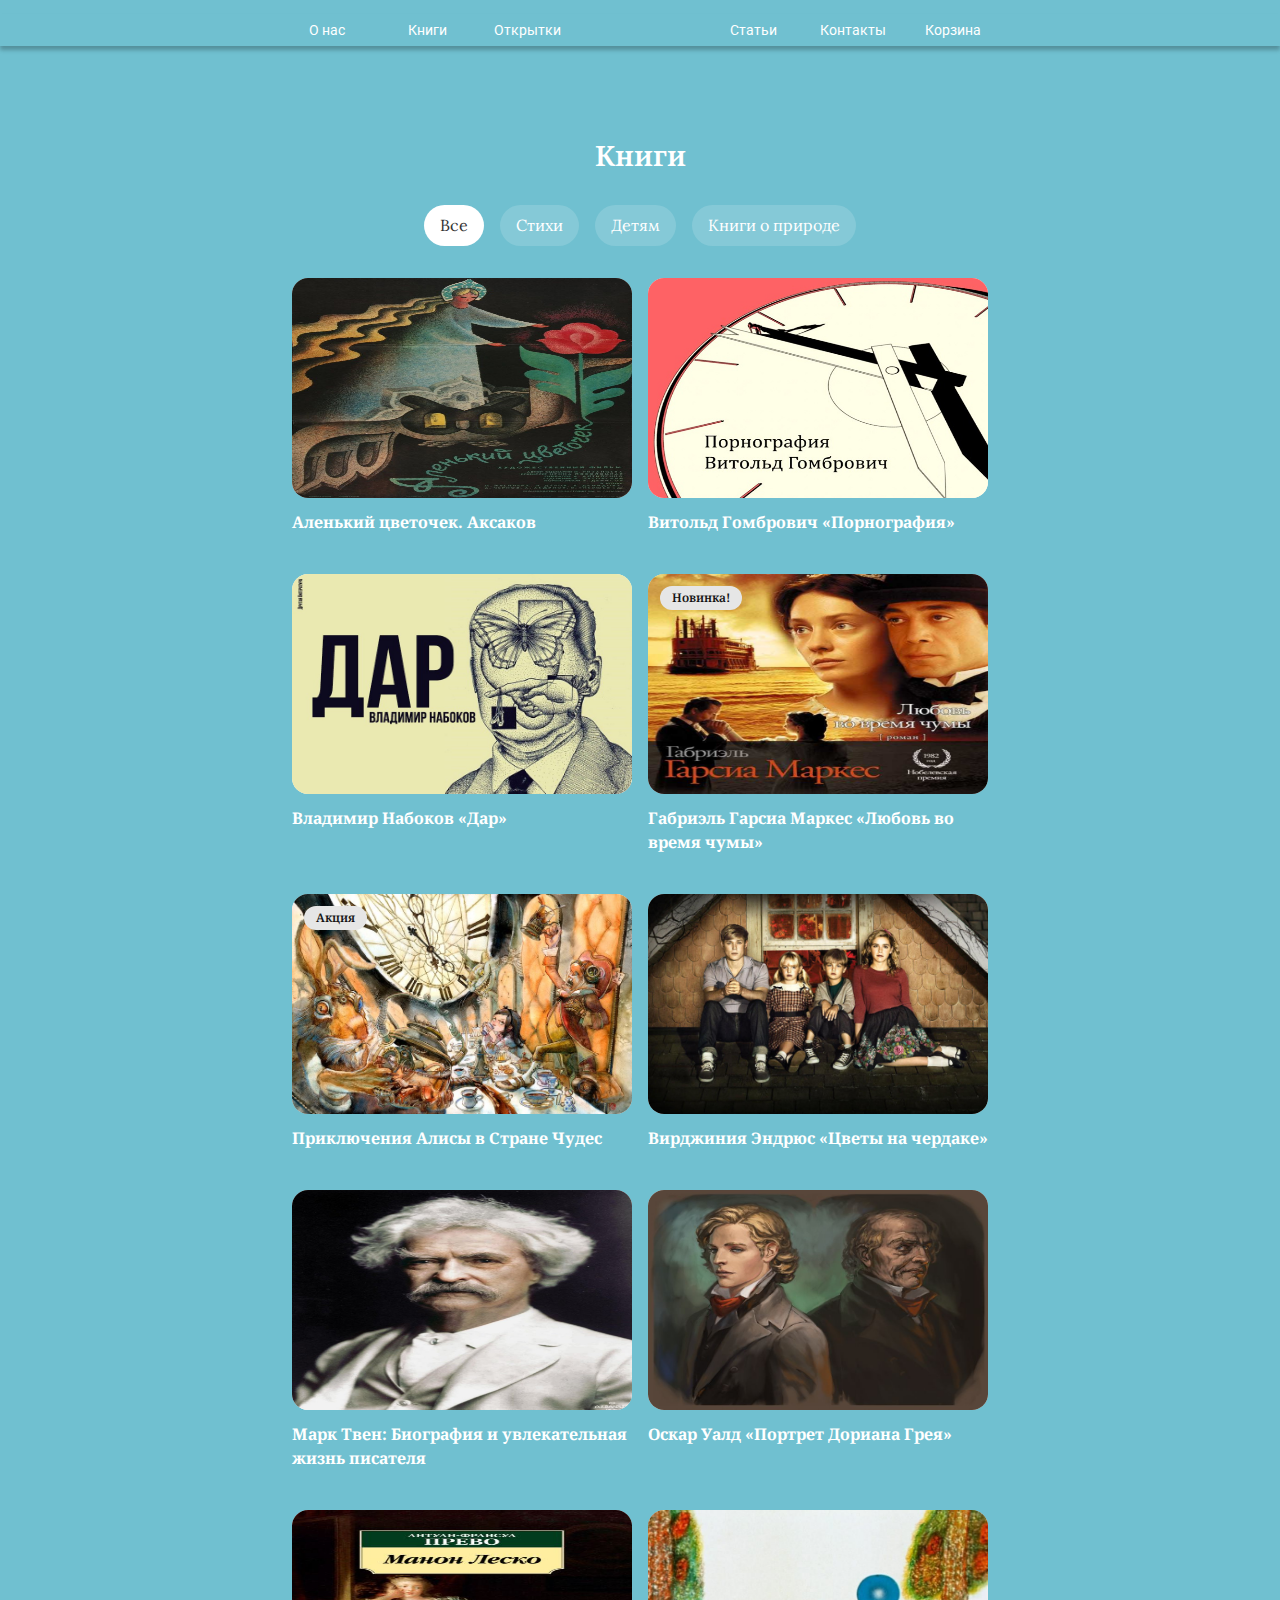
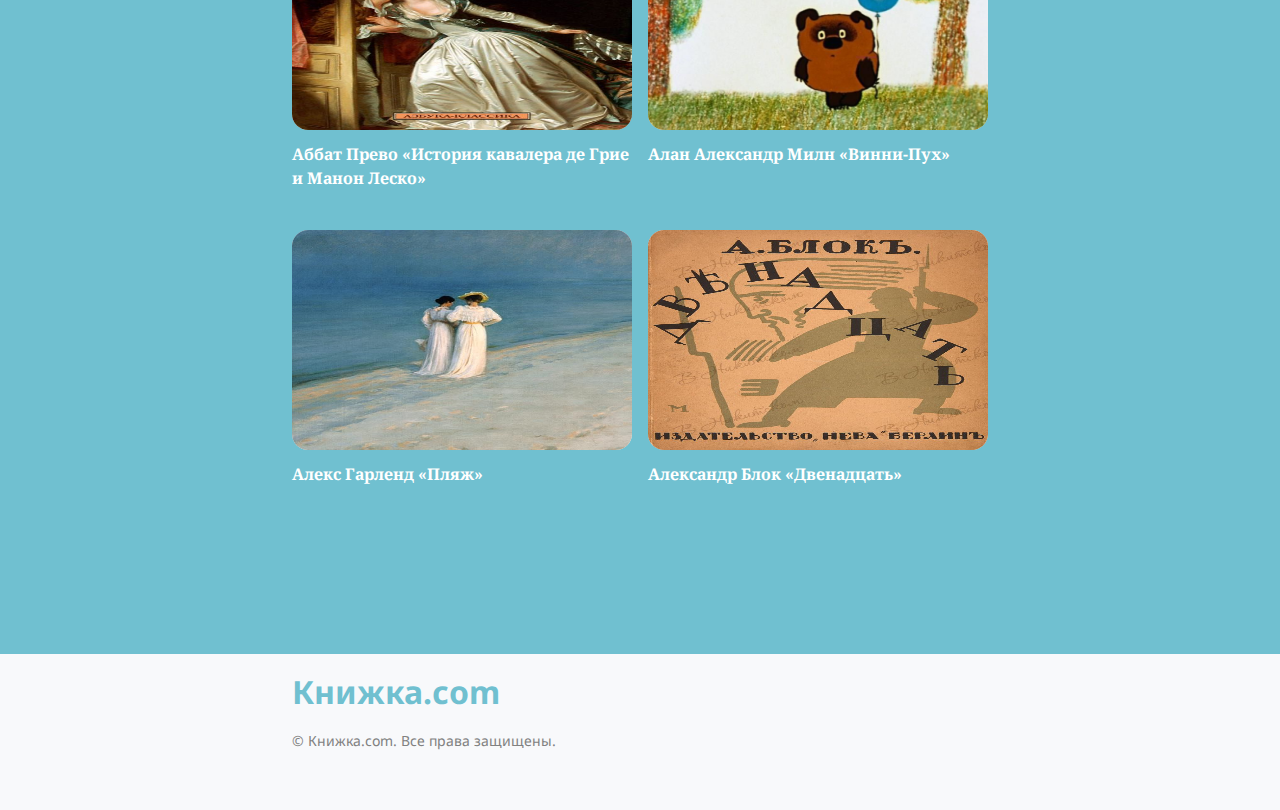
==== commit 950ebdf5: "любимый рин" ====
--- a/index.html
+++ b/index.html
@@ -101,106 +101,106 @@
                 <div class="article__box">
                   <a href="books-item.html" class="article">
                     <div class="article__img">
-                      <img src="images/content/i.webp" alt="">
-                    </div>
-                    <h6 class="article__title">
-                      Аленький цветочек. Сказка.
+                      <img src="images/content/Аленький цветочек, 1978.jpg" alt="">
+                    </div>
+                    <h6 class="article__title">
+                      Аленький цветочек.
                       Аксаков
                     </h6>
                   </a>
                   <a href="books-item.html" class="article">
                     <div class="article__img">
-                      <img src="images/content/i.webp" alt="">
-                    </div>
-                    <h6 class="article__title">
-                      Книга с невероятно длинным названием, таким длинным, что даже не помещается на
-                    </h6>
-
-                  </a>
-
-                  <a href="books-item.html" class="article">
-                    <div class="article__img">
-                      <img src="images/content/i.webp" alt="">
+                      <img src="images/content/порнография.jpg" alt="">
+                    </div>
+                    <h6 class="article__title">
+						Витольд Гомбрович «Порнография»
+                    </h6>
+
+                  </a>
+
+                  <a href="books-item.html" class="article">
+                    <div class="article__img">
+                      <img src="images/content/Дар.jpg" alt="">
+                    </div>
+                    <h6 class="article__title">
+						Владимир Набоков «Дар»
+                    </h6>
+                  </a>
+                  <a href="books-item.html" class="article">
+                    <div class="article__img">
+                      <img src="images/content/любовь.jpg" alt="">
+                    </div>
+                    <h6 class="article__title">
+						Габриэль Гарсиа Маркес «Любовь во время чумы»
+                    </h6>
+                    <div class="article__label"><span>Новинка!</span></div>
+                  </a>
+                  <a href="books-item.html" class="article mob-none">
+                    <div class="article__img">
+                      <img src="images/content/397db8c6-ccc0-4f5a-98c4-35f9e25930ee.jpg" alt="">
+                    </div>
+                    <h6 class="article__title">
+						Приключения Алисы в Стране Чудес
+                    </h6>
+                    <div class="article__label"><span>Акция</span></div>
+                  </a>
+                  <a href="books-item.html" class="article mob-none">
+                    <div class="article__img">
+                      <img src="images/content/цветы.jpg" alt="">
+                    </div>
+                    <h6 class="article__title">
+						Вирджиния Эндрюс «Цветы на чердаке»
+                    </h6>
+                  </a>
+                  <a href="books-item.html" class="article mob-none">
+                    <div class="article__img">
+                      <img src="images/content/Марк.jpg" alt="">
                     </div>
                     <h6 class="article__title">
                       Марк Твен: Биография и увлекательная жизнь писателя
                     </h6>
-                  </a>
-                  <a href="books-item.html" class="article">
-                    <div class="article__img">
-                      <img src="images/content/i.webp" alt="">
-                    </div>
-                    <h6 class="article__title">
-                      Книга с невероятно длинным названием, таким длинным, что даже не помещается на
-                    </h6>
-                    <div class="article__label"><span>Новинка!</span></div>
-                  </a>
-                  <a href="books-item.html" class="article mob-none">
-                    <div class="article__img">
-                      <img src="images/content/i.webp" alt="">
-                    </div>
-                    <h6 class="article__title">
-                      Марк Твен: Биография и увлекательная жизнь писателя
-                    </h6>
-                    <div class="article__label"><span>Акция</span></div>
-                  </a>
-                  <a href="books-item.html" class="article mob-none">
-                    <div class="article__img">
-                      <img src="images/content/i.webp" alt="">
-                    </div>
-                    <h6 class="article__title">
-                      Книга с невероятно длинным названием, таким длинным, что даже не помещается на
-                    </h6>
-                  </a>
-                  <a href="books-item.html" class="article mob-none">
-                    <div class="article__img">
-                      <img src="images/content/i.webp" alt="">
-                    </div>
-                    <h6 class="article__title">
-                      Марк Твен: Биография и увлекательная жизнь писателя
-                    </h6>
-
-                  </a>
-                  <a href="books-item.html" class="article mob-none">
-                    <div class="article__img">
-                      <img src="images/content/i.webp" alt="">
-                    </div>
-                    <h6 class="article__title">
-                      Книга с невероятно длинным названием, таким длинным, что даже не помещается на
-                    </h6>
-
-                  </a>
-                  <a href="books-item.html" class="article mob-none">
-                    <div class="article__img">
-                      <img src="images/content/i.webp" alt="">
-                    </div>
-                    <h6 class="article__title">
-                      Марк Твен: Биография и увлекательная жизнь писателя
-                    </h6>
-                  </a>
-                  <a href="books-item.html" class="article mob-none">
-                    <div class="article__img">
-                      <img src="images/content/i.webp" alt="">
-                    </div>
-                    <h6 class="article__title">
-                      Книга с невероятно длинным названием, таким длинным, что даже не помещается на
-                    </h6>
-                  </a>
-                  <a href="books-item.html" class="article mob-none">
-                    <div class="article__img">
-                      <img src="images/content/i.webp" alt="">
-                    </div>
-                    <h6 class="article__title">
-                      Марк Твен: Биография и увлекательная жизнь писателя
-                    </h6>
-
-                  </a>
-                  <a href="books-item.html" class="article mob-none">
-                    <div class="article__img">
-                      <img src="images/content/i.webp" alt="">
-                    </div>
-                    <h6 class="article__title">
-                      Сказки.
+
+                  </a>
+                  <a href="books-item.html" class="article mob-none">
+                    <div class="article__img">
+                      <img src="images/content/Портрет Дориана.jpg" alt="">
+                    </div>
+                    <h6 class="article__title">
+						Оскар Уалд «Портрет Дориана Грея»
+                    </h6>
+
+                  </a>
+                  <a href="books-item.html" class="article mob-none">
+                    <div class="article__img">
+                      <img src="images/content/История кавалера де Грие и Манон Леско.jpg" alt="">
+                    </div>
+                    <h6 class="article__title">
+						Аббат Прево «История кавалера де Грие и Манон Леско»
+                    </h6>
+                  </a>
+                  <a href="books-item.html" class="article mob-none">
+                    <div class="article__img">
+                      <img src="images/content/Винни.jpg" alt="">
+                    </div>
+                    <h6 class="article__title">
+						Алан Александр Милн «Винни-Пух»
+                   </h6>
+                  </a>
+                  <a href="books-item.html" class="article mob-none">
+                    <div class="article__img">
+                      <img src="images/content/пляж.jpg" alt="">
+                    </div>
+                    <h6 class="article__title">
+						Алекс Гарленд «Пляж»
+                    </h6>
+
+                  </a>
+                  <a href="books-item.html" class="article mob-none">
+                    <div class="article__img">
+                      <img src="images/content/Aleksandr Blok, “Os Doze”.jpg" alt="">
+                    </div>
+                    <h6 class="article__title">
+						Александр Блок «Двенадцать»
                     </h6>
                   </a>
                 </div>
@@ -211,129 +211,126 @@
                   <a href="books-item.html" class="article">
                     <div class="article__img">
                       <img
-                        src="images/content/53a0c1e56f7433533fc2931ed416deae--illustration-book-book-illustrations.jpg"
-                        alt="">
-                    </div>
-                    <h6 class="article__title">
-                      Аленький цветочек. Сказка.
-                      Аксаков
-                    </h6>
-                  </a>
-                  <a href="books-item.html" class="article">
-                    <div class="article__img">
-                      <img
-                        src="images/content/53a0c1e56f7433533fc2931ed416deae--illustration-book-book-illustrations.jpg"
-                        alt="">
-                    </div>
-                    <h6 class="article__title">
-                      Книга с невероятно длинным названием, таким длинным, что даже не помещается на
-                    </h6>
-
-                  </a>
-
-                  <a href="books-item.html" class="article">
-                    <div class="article__img">
-                      <img
-                        src="images/content/53a0c1e56f7433533fc2931ed416deae--illustration-book-book-illustrations.jpg"
-                        alt="">
-                    </div>
-                    <h6 class="article__title">
-                      Марк Твен: Биография и увлекательная жизнь писателя
-                    </h6>
-                  </a>
-                  <a href="books-item.html" class="article">
-                    <div class="article__img">
-                      <img
-                        src="images/content/53a0c1e56f7433533fc2931ed416deae--illustration-book-book-illustrations.jpg"
-                        alt="">
-                    </div>
-                    <h6 class="article__title">
-                      Книга с невероятно длинным названием, таким длинным, что даже не помещается на
+                        src="images/content/лошадь.jpg"
+                        alt="">
+                    </div>
+                    <h6 class="article__title">
+						Вадим Левин. Глупая лошадь (1969)
+                    </h6>
+                  </a>
+                  <a href="books-item.html" class="article">
+                    <div class="article__img">
+                      <img
+                        src="images/content/краски.jpg"
+                        alt="">
+                    </div>
+                    <h6 class="article__title">
+						Владимир Сутеев. Сказки (1952–1985)                    </h6>
+                  </a>
+
+                  <a href="books-item.html" class="article">
+                    <div class="article__img">
+                      <img
+                        src="images/content/кортик.jpg"
+                        alt="">
+                    </div>
+                    <h6 class="article__title">
+						Анатолий Рыбаков. Кортик (1948)
+                    </h6>
+                  </a>
+                  <a href="books-item.html" class="article">
+                    <div class="article__img">
+                      <img
+                        src="images/content/динго.jpg"
+                        alt="">
+                    </div>
+                    <h6 class="article__title">
+						Рувим Фраерман. Дикая собака динго (1938)
                     </h6>
                     <div class="article__label"><span>Новинка!</span></div>
                   </a>
                   <a href="books-item.html" class="article mob-none">
                     <div class="article__img">
                       <img
-                        src="images/content/53a0c1e56f7433533fc2931ed416deae--illustration-book-book-illustrations.jpg"
-                        alt="">
-                    </div>
-                    <h6 class="article__title">
-                      Марк Твен: Биография и увлекательная жизнь писателя
+                        src="images/content/сказки.jpg"
+                        alt="">
+                    </div>
+                    <h6 class="article__title">
+						Борис Шергин. Сказки (1924–1971)
                     </h6>
                     <div class="article__label"><span>Акция</span></div>
                   </a>
                   <a href="books-item.html" class="article mob-none">
                     <div class="article__img">
                       <img
-                        src="images/content/53a0c1e56f7433533fc2931ed416deae--illustration-book-book-illustrations.jpg"
-                        alt="">
-                    </div>
-                    <h6 class="article__title">
-                      Книга с невероятно длинным названием, таким длинным, что даже не помещается на
-                    </h6>
-                  </a>
-                  <a href="books-item.html" class="article mob-none">
-                    <div class="article__img">
-                      <img
-                        src="images/content/53a0c1e56f7433533fc2931ed416deae--illustration-book-book-illustrations.jpg"
-                        alt="">
-                    </div>
-                    <h6 class="article__title">
-                      Марк Твен: Биография и увлекательная жизнь писателя
-                    </h6>
-
-                  </a>
-                  <a href="books-item.html" class="article mob-none">
-                    <div class="article__img">
-                      <img
-                        src="images/content/53a0c1e56f7433533fc2931ed416deae--illustration-book-book-illustrations.jpg"
-                        alt="">
-                    </div>
-                    <h6 class="article__title">
-                      Книга с невероятно длинным названием, таким длинным, что даже не помещается на
-                    </h6>
-
-                  </a>
-                  <a href="books-item.html" class="article mob-none">
-                    <div class="article__img">
-                      <img
-                        src="images/content/53a0c1e56f7433533fc2931ed416deae--illustration-book-book-illustrations.jpg"
-                        alt="">
-                    </div>
-                    <h6 class="article__title">
-                      Марк Твен: Биография и увлекательная жизнь писателя
-                    </h6>
-                  </a>
-                  <a href="books-item.html" class="article mob-none">
-                    <div class="article__img">
-                      <img
-                        src="images/content/53a0c1e56f7433533fc2931ed416deae--illustration-book-book-illustrations.jpg"
-                        alt="">
-                    </div>
-                    <h6 class="article__title">
-                      Книга с невероятно длинным названием, таким длинным, что даже не помещается на
-                    </h6>
-                  </a>
-                  <a href="books-item.html" class="article mob-none">
-                    <div class="article__img">
-                      <img
-                        src="images/content/53a0c1e56f7433533fc2931ed416deae--illustration-book-book-illustrations.jpg"
-                        alt="">
-                    </div>
-                    <h6 class="article__title">
-                      Марк Твен: Биография и увлекательная жизнь писателя
-                    </h6>
-
-                  </a>
-                  <a href="books-item.html" class="article mob-none">
-                    <div class="article__img">
-                      <img
-                        src="images/content/53a0c1e56f7433533fc2931ed416deae--illustration-book-book-illustrations.jpg"
-                        alt="">
-                    </div>
-                    <h6 class="article__title">
-                      Сказки.
+                        src="images/content/кыш.jpg"
+                        alt="">
+                    </div>
+                    <h6 class="article__title">
+						Юз Алешковский. Кыш, Двапортфеля и целая неделя (1970)
+                    </h6>
+                  </a>
+                  <a href="books-item.html" class="article mob-none">
+                    <div class="article__img">
+                      <img
+                        src="images/content/МСШ.jpg"
+                        alt="">
+                    </div>
+                    <h6 class="article__title">
+						Владислав Крапивин. Мальчик со шпагой (1972–1974)
+                    </h6>
+
+                  </a>
+                  <a href="books-item.html" class="article mob-none">
+                    <div class="article__img">
+                      <img
+                        src="images/content/чяв.jpg"
+                        alt="">
+                    </div>
+                    <h6 class="article__title">
+						Борис Житков. Что я видел (1939)
+                    </h6>
+
+                  </a>
+                  <a href="books-item.html" class="article mob-none">
+                    <div class="article__img">
+                      <img
+                        src="images/content/приключ.jpg"
+                        alt="">
+                    </div>
+                    <h6 class="article__title">
+						Ян Ларри. Необыкновенные приключения Карика и Вали (1937)
+                    </h6>
+                  </a>
+                  <a href="books-item.html" class="article mob-none">
+                    <div class="article__img">
+                      <img
+                        src="images/content/mikki.jpg"
+                        alt="">
+                    </div>
+                    <h6 class="article__title">
+						Саша Чёрный. Дневник фокса Микки (1927)
+                    </h6>
+                  </a>
+                  <a href="books-item.html" class="article mob-none">
+                    <div class="article__img">
+                      <img
+                        src="images/content/басни.jpg"
+                        alt="">
+                    </div>
+                    <h6 class="article__title">
+						Иван Крылов. Басни (1804–1834)
+                    </h6>
+
+                  </a>
+                  <a href="books-item.html" class="article mob-none">
+                    <div class="article__img">
+                      <img
+                        src="images/content/леля.jpg"
+                        alt="">
+                    </div>
+                    <h6 class="article__title">
+						Михаил Зощенко. Рассказы о Лёле и Миньке (1938–1940)
                     </h6>
                   </a>
                 </div>
@@ -343,106 +340,96 @@
                 <div class="article__box">
                   <a href="books-item.html" class="article">
                     <div class="article__img">
-                      <img src="images/content/ai.jpg" alt="">
-                    </div>
-                    <h6 class="article__title">
-                      Аленький цветочек. Сказка.
-                      Аксаков
-                    </h6>
-                  </a>
-                  <a href="books-item.html" class="article">
-                    <div class="article__img">
-                      <img src="images/content/ai.jpg" alt="">
-                    </div>
-                    <h6 class="article__title">
-                      Книга с невероятно длинным названием, таким длинным, что даже не помещается на
-                    </h6>
-
-                  </a>
-
-                  <a href="books-item.html" class="article">
-                    <div class="article__img">
-                      <img src="images/content/ai.jpg" alt="">
-                    </div>
-                    <h6 class="article__title">
-                      Марк Твен: Биография и увлекательная жизнь писателя
-                    </h6>
-                  </a>
-                  <a href="books-item.html" class="article">
-                    <div class="article__img">
-                      <img src="images/content/ai.jpg" alt="">
-                    </div>
-                    <h6 class="article__title">
-                      Книга с невероятно длинным названием, таким длинным, что даже не помещается на
+                      <img src="images/content/серые глаза.jpg" alt="">
+                    </div>
+                    <h6 class="article__title">
+						Редьярд Киплинг «Серые глаза — рассвет...»
+                    </h6>
+                  </a>
+                  <a href="books-item.html" class="article">
+                    <div class="article__img">
+                      <img src="images/content/петра.jpg" alt="">
+                    </div>
+                    <h6 class="article__title">
+						Александр Пушкин «Люблю тебя, Петра творенье...»                    </h6>
+                    </h6>
+
+                  </a>
+
+                  <a href="books-item.html" class="article">
+                    <div class="article__img">
+                      <img src="images/content/письмо.jpg" alt="">
+                    </div>
+                    <h6 class="article__title">
+						Александр Пушкин «Письмо Онегина к Татьяне»
+                    </h6>
+                  </a>
+                  <a href="books-item.html" class="article">
+                    <div class="article__img">
+                      <img src="images/content/Стихотворен.jpg" alt="">
+                    </div>
+                    <h6 class="article__title">
+						Редьярд Киплинг «Заповедь»
                     </h6>
                     <div class="article__label"><span>Новинка!</span></div>
                   </a>
                   <a href="books-item.html" class="article mob-none">
                     <div class="article__img">
-                      <img src="images/content/ai.jpg" alt="">
-                    </div>
-                    <h6 class="article__title">
-                      Марк Твен: Биография и увлекательная жизнь писателя
+                      <img src="images/content/эмаль.jpg" alt="">
+                    </div>
+                    <h6 class="article__title">
+						Борис Рыжий «Эмалированное судно...»
                     </h6>
                     <div class="article__label"><span>Акция</span></div>
                   </a>
                   <a href="books-item.html" class="article mob-none">
                     <div class="article__img">
-                      <img src="images/content/ai.jpg" alt="">
-                    </div>
-                    <h6 class="article__title">
-                      Книга с невероятно длинным названием, таким длинным, что даже не помещается на
-                    </h6>
-                  </a>
-                  <a href="books-item.html" class="article mob-none">
-                    <div class="article__img">
-                      <img src="images/content/ai.jpg" alt="">
-                    </div>
-                    <h6 class="article__title">
-                      Марк Твен: Биография и увлекательная жизнь писателя
-                    </h6>
-
-                  </a>
-                  <a href="books-item.html" class="article mob-none">
-                    <div class="article__img">
-                      <img src="images/content/ai.jpg" alt="">
-                    </div>
-                    <h6 class="article__title">
-                      Книга с невероятно длинным названием, таким длинным, что даже не помещается на
-                    </h6>
-
-                  </a>
-                  <a href="books-item.html" class="article mob-none">
-                    <div class="article__img">
-                      <img src="images/content/ai.jpg" alt="">
-                    </div>
-                    <h6 class="article__title">
-                      Марк Твен: Биография и увлекательная жизнь писателя
-                    </h6>
-                  </a>
-                  <a href="books-item.html" class="article mob-none">
-                    <div class="article__img">
-                      <img src="images/content/ai.jpg" alt="">
-                    </div>
-                    <h6 class="article__title">
-                      Книга с невероятно длинным названием, таким длинным, что даже не помещается на
-                    </h6>
-                  </a>
-                  <a href="books-item.html" class="article mob-none">
-                    <div class="article__img">
-                      <img src="images/content/ai.jpg" alt="">
-                    </div>
-                    <h6 class="article__title">
-                      Марк Твен: Биография и увлекательная жизнь писателя
-                    </h6>
-
+                      <img src="images/content/птицы.jpg" alt="">
+                    </div>
+                    <h6 class="article__title">
+						Булат Окуджава «Здесь птицы не поют...»                    </h6>
+                  </a>
+                  <a href="books-item.html" class="article mob-none">
+                    <div class="article__img">
+                      <img src="images/content/лиличка.jpg" alt="">
+                    </div>
+                    <h6 class="article__title">
+						Владимир Маяковский «Лиличка!»                    </h6>
+                  </a>
+                  <a href="books-item.html" class="article mob-none">
+                    <div class="article__img">
+                      <img src="images/content/насамомделе.jpg" alt="">
+                    </div>
+                    <h6 class="article__title">
+						Дмитрий Быков «На самом деле мне нравилась только ты, мой идеал и моё мерило...»                    </h6>
+                  </a>
+                  <a href="books-item.html" class="article mob-none">
+                    <div class="article__img">
+                      <img src="images/content/когда.jpg" alt="">
+                    </div>
+                    <h6 class="article__title">
+						Эдуард Асадов «Когда мне встречается в людях дурное...»                    </h6>
+                  </a>
+                  <a href="books-item.html" class="article mob-none">
+                    <div class="article__img">
+                      <img src="images/content/укр.jpg" alt="">
+                    </div>
+                    <h6 class="article__title">
+						Александр Пушкин «Тиха украинская ночь...»                    </h6>
+                  </a>
+                  <a href="books-item.html" class="article mob-none">
+                    <div class="article__img">
+                      <img src="images/content/если.jpg" alt="">
+                    </div>
+                    <h6 class="article__title">
+						Редьярд Киплинг «Если...»                    </h6>
                   </a>
                   <a href="" class="article mob-none">
                     <div class="article__img">
-                      <img src="images/content/ai.jpg" alt="">
-                    </div>
-                    <h6 class="article__title">
-                      Сказки.
+                      <img src="images/content/осёл.jpg" alt="">
+                    </div>
+                    <h6 class="article__title">
+						Саша Чёрный «Ослу образованье дали...»
                     </h6>
                   </a>
                 </div>
@@ -455,34 +442,31 @@
                       <img src="images/content/new.webp" alt="">
                     </div>
                     <h6 class="article__title">
-                      Аленький цветочек. Сказка.
-                      Аксаков
-                    </h6>
-                  </a>
-                  <a href="books-item.html" class="article">
-                    <div class="article__img">
-                      <img src="images/content/new.webp" alt="">
-                    </div>
-                    <h6 class="article__title">
-                      Книга с невероятно длинным названием, таким длинным, что даже не помещается на
-                    </h6>
-
-                  </a>
-
-                  <a href="books-item.html" class="article">
-                    <div class="article__img">
-                      <img src="images/content/new.webp" alt="">
-                    </div>
-                    <h6 class="article__title">
-                      Марк Твен: Биография и увлекательная жизнь писателя
-                    </h6>
-                  </a>
-                  <a href="books-item.html" class="article">
-                    <div class="article__img">
-                      <img src="images/content/new.webp" alt="">
-                    </div>
-                    <h6 class="article__title">
-                      Книга с невероятно длинным названием, таким длинным, что даже не помещается на
+						Перегруженный ковчег. Джеральд Даррелл
+                    </h6>
+                  </a>
+                  <a href="books-item.html" class="article">
+                    <div class="article__img">
+                      <img src="images/content/new.webp" alt="">
+                    </div>
+                    <h6 class="article__title">
+						Лисичкин хлеб (сборник). Михаил Пришвин                    </h6>
+                  </a>
+
+                  <a href="books-item.html" class="article">
+                    <div class="article__img">
+                      <img src="images/content/new.webp" alt="">
+                    </div>
+                    <h6 class="article__title">
+						Лесная газета. Сказки и рассказы (сборник). Виталий Бианки
+                    </h6>
+                  </a>
+                  <a href="books-item.html" class="article">
+                    <div class="article__img">
+                      <img src="images/content/new.webp" alt="">
+                    </div>
+                    <h6 class="article__title">
+						Белый пудель (сборник). Александр Куприн
                     </h6>
                     <div class="article__label"><span>Новинка!</span></div>
                   </a>
@@ -491,7 +475,7 @@
                       <img src="images/content/new.webp" alt="">
                     </div>
                     <h6 class="article__title">
-                      Марк Твен: Биография и увлекательная жизнь писателя
+						Детям. Рассказы о животных. Джеймс Хэрриот
                     </h6>
                     <div class="article__label"><span>Акция</span></div>
                   </a>
@@ -500,58 +484,58 @@
                       <img src="images/content/new.webp" alt="">
                     </div>
                     <h6 class="article__title">
-                      Книга с невероятно длинным названием, таким длинным, что даже не помещается на
-                    </h6>
-                  </a>
-                  <a href="books-item.html" class="article mob-none">
-                    <div class="article__img">
-                      <img src="images/content/new.webp" alt="">
-                    </div>
-                    <h6 class="article__title">
-                      Марк Твен: Биография и увлекательная жизнь писателя
-                    </h6>
-
-                  </a>
-                  <a href="books-item.html" class="article mob-none">
-                    <div class="article__img">
-                      <img src="images/content/new.webp" alt="">
-                    </div>
-                    <h6 class="article__title">
-                      Книга с невероятно длинным названием, таким длинным, что даже не помещается на
-                    </h6>
-
-                  </a>
-                  <a href="books-item.html" class="article mob-none">
-                    <div class="article__img">
-                      <img src="images/content/new.webp" alt="">
-                    </div>
-                    <h6 class="article__title">
-                      Марк Твен: Биография и увлекательная жизнь писателя
-                    </h6>
-                  </a>
-                  <a href="books-item.html" class="article mob-none">
-                    <div class="article__img">
-                      <img src="images/content/new.webp" alt="">
-                    </div>
-                    <h6 class="article__title">
-                      Книга с невероятно длинным названием, таким длинным, что даже не помещается на
-                    </h6>
-                  </a>
-                  <a href="books-item.html" class="article mob-none">
-                    <div class="article__img">
-                      <img src="images/content/new.webp" alt="">
-                    </div>
-                    <h6 class="article__title">
-                      Марк Твен: Биография и увлекательная жизнь писателя
-                    </h6>
-
-                  </a>
-                  <a href="books-item.html" class="article mob-none">
-                    <div class="article__img">
-                      <img src="images/content/new.webp" alt="">
-                    </div>
-                    <h6 class="article__title">
-                      Сказки.
+						Пейзаж. Ярослав Гавриленко
+                    </h6>
+                  </a>
+                  <a href="books-item.html" class="article mob-none">
+                    <div class="article__img">
+                      <img src="images/content/new.webp" alt="">
+                    </div>
+                    <h6 class="article__title">
+						Записки охотника. Муму. Ася. Первая любовь. Иван Тургенев
+                    </h6>
+
+                  </a>
+                  <a href="books-item.html" class="article mob-none">
+                    <div class="article__img">
+                      <img src="images/content/new.webp" alt="">
+                    </div>
+                    <h6 class="article__title">
+						Где живёт единорог? или Зоологические истории. Виталий Танасийчук
+                    </h6>
+
+                  </a>
+                  <a href="books-item.html" class="article mob-none">
+                    <div class="article__img">
+                      <img src="images/content/new.webp" alt="">
+                    </div>
+                    <h6 class="article__title">
+						Книга Джунглей (сборник). Редьярд Киплинг
+                    </h6>
+                  </a>
+                  <a href="books-item.html" class="article mob-none">
+                    <div class="article__img">
+                      <img src="images/content/new.webp" alt="">
+                    </div>
+                    <h6 class="article__title">
+						Лесси. Эрик Найт
+                    </h6>
+                  </a>
+                  <a href="books-item.html" class="article mob-none">
+                    <div class="article__img">
+                      <img src="images/content/new.webp" alt="">
+                    </div>
+                    <h6 class="article__title">
+						В морях и океанах. Сергей Афонькин
+                    </h6>
+
+                  </a>
+                  <a href="books-item.html" class="article mob-none">
+                    <div class="article__img">
+                      <img src="images/content/new.webp" alt="">
+                    </div>
+                    <h6 class="article__title">
+						Саджо и ее бобры. Серая Сова
                     </h6>
                   </a>
                 </div>
